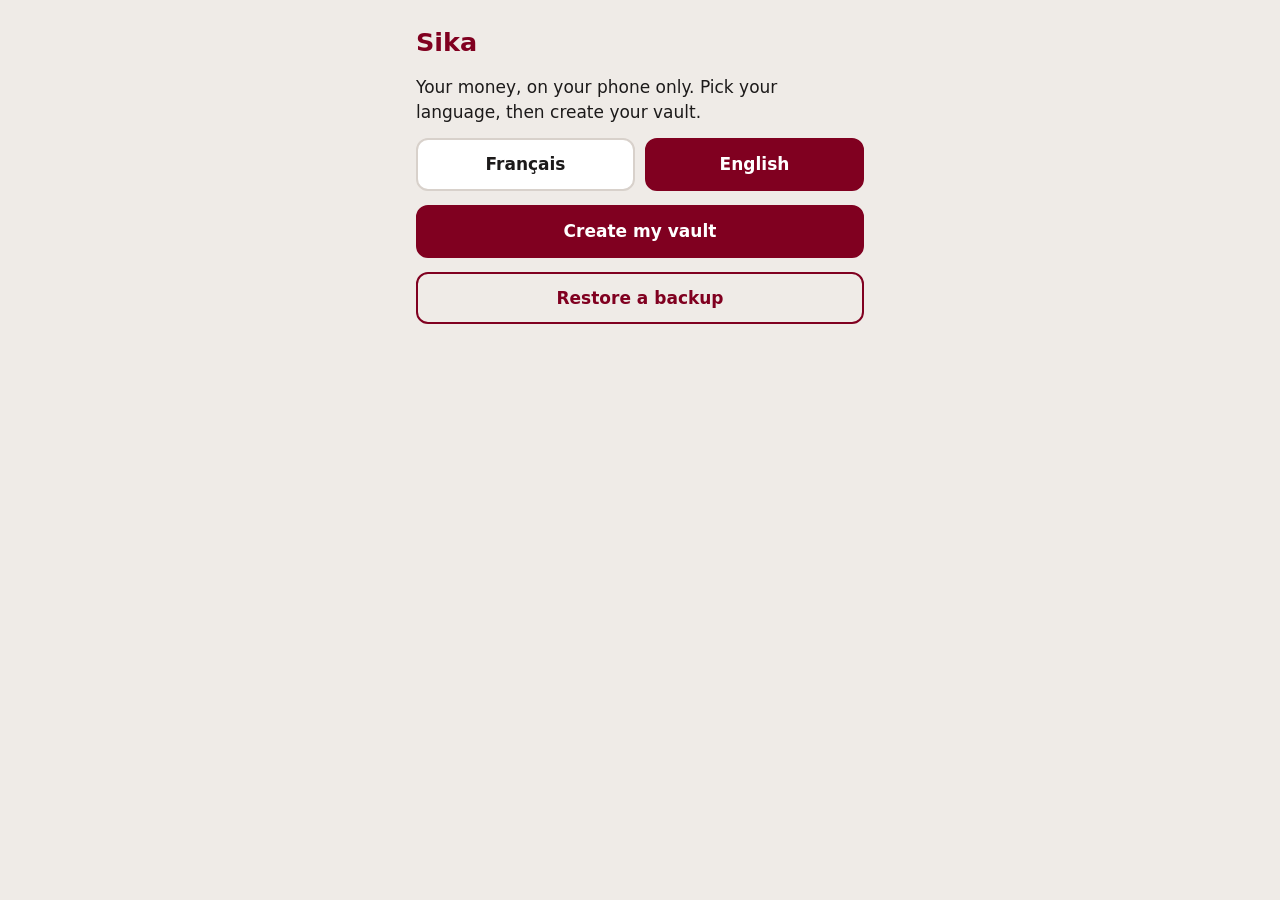
==== index.html @ 78d00e88 "v0.2 : nouveau nom Sika" ====
<!doctype html>
<html lang="fr">
<head>
  <meta charset="utf-8">
  <meta name="viewport" content="width=device-width, initial-scale=1, viewport-fit=cover">
  <!-- Règle de sécurité : l'app ne peut charger que son propre code.
       Aucun script, style, image ou connexion venant d'ailleurs. -->
  <meta http-equiv="Content-Security-Policy" content="default-src 'none'; script-src 'self'; style-src 'self'; img-src 'self'; manifest-src 'self'; connect-src 'self'; worker-src 'self'; base-uri 'none'; form-action 'none'; object-src 'none'; require-trusted-types-for 'script'">
  <meta name="referrer" content="no-referrer">
  <meta name="theme-color" content="#800020">
  <title>Sika</title>
  <link rel="manifest" href="manifest.webmanifest">
  <link rel="icon" href="icons/icon-192.png">
  <link rel="apple-touch-icon" href="icons/icon-192.png">
  <link rel="stylesheet" href="css/app.css">
  <script type="module" src="js/app.js"></script>
</head>
<body>
<main id="app">

  <!-- Chargement -->
  <section id="s-loading" class="screen">
    <p class="center muted" data-i18n="loading"></p>
    <p id="fatal" class="error center" role="alert"></p>
  </section>

  <!-- Bienvenue (aucun coffre sur ce téléphone) -->
  <section id="s-welcome" class="screen" hidden>
    <h1 data-i18n="appName"></h1>
    <p data-i18n="welcomeIntro"></p>
    <div class="row">
      <button type="button" class="chip" data-lang="fr">Français</button>
      <button type="button" class="chip" data-lang="en">English</button>
    </div>
    <button type="button" id="btn-go-create" class="primary" data-i18n="createVault"></button>
    <button type="button" id="btn-go-restore" class="secondary" data-i18n="restoreBackup"></button>
  </section>

  <!-- Création du coffre -->
  <section id="s-create" class="screen" hidden>
    <h1 data-i18n="createTitle"></h1>
    <p data-i18n="createRules"></p>
    <ul class="tips">
      <li data-i18n="createTip1"></li>
      <li data-i18n="createTip2"></li>
      <li data-i18n="createTip3"></li>
    </ul>
    <label><span data-i18n="passLabel"></span>
      <input id="create-pass" type="password" autocomplete="off" autocapitalize="none" autocorrect="off" spellcheck="false">
    </label>
    <label><span data-i18n="passConfirmLabel"></span>
      <input id="create-pass2" type="password" autocomplete="off" autocapitalize="none" autocorrect="off" spellcheck="false">
    </label>
    <label class="check"><input type="checkbox" class="show-pass" data-target="create-pass,create-pass2"> <span data-i18n="showPass"></span></label>
    <p id="create-err" class="error" role="alert"></p>
    <button type="button" id="btn-create" class="primary" data-i18n="createBtn"></button>
    <button type="button" class="link" data-back="s-welcome" data-i18n="back"></button>
  </section>

  <!-- Clé de secours : affichée une seule fois -->
  <section id="s-reckey" class="screen" hidden>
    <h1 data-i18n="recTitle"></h1>
    <p data-i18n="recIntro"></p>
    <ul class="tips">
      <li data-i18n="recTip1"></li>
      <li data-i18n="recTip2"></li>
      <li data-i18n="recTip3"></li>
    </ul>
    <div id="reckey-groups" class="reckey" aria-live="polite"></div>
    <label class="check"><input type="checkbox" id="reckey-ack"> <span data-i18n="recAck"></span></label>
    <label><span data-i18n="recVerifyLabel"></span>
      <input id="reckey-verify" type="password" autocomplete="off" autocapitalize="characters" autocorrect="off" spellcheck="false">
    </label>
    <label class="check"><input type="checkbox" class="show-pass" data-target="reckey-verify"> <span data-i18n="showPass"></span></label>
    <p id="reckey-err" class="error" role="alert"></p>
    <button type="button" id="btn-reckey-done" class="primary" data-i18n="recDone" disabled></button>
    <button type="button" id="btn-reckey-cancel" class="link" data-i18n="recCancel"></button>
  </section>

  <!-- Verrouillage -->
  <section id="s-lock" class="screen" hidden>
    <h1 data-i18n="appName"></h1>
    <p data-i18n="lockIntro"></p>
    <label><span data-i18n="passLabel"></span>
      <input id="lock-pass" type="password" autocomplete="off" autocapitalize="none" autocorrect="off" spellcheck="false">
    </label>
    <label class="check"><input type="checkbox" class="show-pass" data-target="lock-pass"> <span data-i18n="showPass"></span></label>
    <p id="lock-msg" class="error" role="alert"></p>
    <button type="button" id="btn-unlock" class="primary" data-i18n="unlockBtn"></button>
    <button type="button" id="btn-go-recover" class="link" data-i18n="forgotPass"></button>
    <button type="button" id="btn-lock-restore" class="link" data-i18n="restoreBackup"></button>
  </section>

  <!-- Phrase oubliée : clé de secours -->
  <section id="s-recover" class="screen" hidden>
    <h1 data-i18n="recoverTitle"></h1>
    <p data-i18n="recoverIntro"></p>
    <label><span data-i18n="recKeyLabel"></span>
      <input id="recover-key" type="password" autocomplete="off" autocapitalize="characters" autocorrect="off" spellcheck="false">
    </label>
    <label><span data-i18n="newPassLabel"></span>
      <input id="recover-pass" type="password" autocomplete="off" autocapitalize="none" autocorrect="off" spellcheck="false">
    </label>
    <label><span data-i18n="passConfirmLabel"></span>
      <input id="recover-pass2" type="password" autocomplete="off" autocapitalize="none" autocorrect="off" spellcheck="false">
    </label>
    <label class="check"><input type="checkbox" class="show-pass" data-target="recover-key,recover-pass,recover-pass2"> <span data-i18n="showPass"></span></label>
    <p id="recover-err" class="error" role="alert"></p>
    <button type="button" id="btn-recover" class="primary" data-i18n="recoverBtn"></button>
    <button type="button" class="link" data-back="s-lock" data-i18n="back"></button>
  </section>

  <!-- Accueil (coffre ouvert) -->
  <section id="s-home" class="screen" hidden>
    <header class="bar">
      <h1 data-i18n="appName"></h1>
      <button type="button" id="btn-lock" class="secondary small" data-i18n="lockBtn"></button>
    </header>
    <div id="home-msg" class="banner warn" role="status"></div>
    <div id="home-backup-warn" class="banner warn" role="status" hidden></div>
    <div class="card">
      <h2 data-i18n="homeVaultTitle"></h2>
      <p data-i18n="homeVaultText"></p>
      <p class="muted" id="home-version"></p>
    </div>
    <div class="card">
      <h2 data-i18n="testNoteTitle"></h2>
      <p class="muted" data-i18n="testNoteHelp"></p>
      <textarea id="test-note" rows="4" maxlength="2000" autocomplete="off"></textarea>
      <button type="button" id="btn-save-note" class="primary" data-i18n="save"></button>
      <p id="note-msg" class="ok" role="status"></p>
    </div>
    <button type="button" id="btn-go-settings" class="secondary" data-i18n="settings"></button>
  </section>

  <!-- Réglages -->
  <section id="s-settings" class="screen" hidden>
    <header class="bar">
      <h1 data-i18n="settings"></h1>
      <button type="button" class="secondary small" data-back="s-home" data-i18n="back"></button>
    </header>

    <div class="card">
      <h2 data-i18n="backupTitle"></h2>
      <p id="set-last-backup" class="muted"></p>
      <p class="muted" data-i18n="backupHelp"></p>
      <button type="button" id="btn-export-dl" class="primary" data-i18n="exportDownload"></button>
      <button type="button" id="btn-export-share" class="secondary" data-i18n="exportShare" hidden></button>
      <button type="button" id="btn-go-import" class="secondary" data-i18n="importBtn"></button>
      <p id="export-msg" class="ok" role="status"></p>
    </div>

    <div class="card">
      <h2 data-i18n="changePassTitle"></h2>
      <label><span data-i18n="currentPassLabel"></span>
        <input id="cp-old" type="password" autocomplete="off" autocapitalize="none" autocorrect="off" spellcheck="false">
      </label>
      <label><span data-i18n="newPassLabel"></span>
        <input id="cp-new" type="password" autocomplete="off" autocapitalize="none" autocorrect="off" spellcheck="false">
      </label>
      <label><span data-i18n="passConfirmLabel"></span>
        <input id="cp-new2" type="password" autocomplete="off" autocapitalize="none" autocorrect="off" spellcheck="false">
      </label>
      <label class="check"><input type="checkbox" class="show-pass" data-target="cp-old,cp-new,cp-new2"> <span data-i18n="showPass"></span></label>
      <p class="muted" data-i18n="changePassHelp"></p>
      <p id="cp-msg" class="error" role="alert"></p>
      <button type="button" id="btn-change-pass" class="secondary" data-i18n="changePassBtn"></button>
    </div>

    <div class="card">
      <h2 data-i18n="langTitle"></h2>
      <div class="row">
        <button type="button" class="chip" data-lang="fr">Français</button>
        <button type="button" class="chip" data-lang="en">English</button>
      </div>
      <h2 data-i18n="lockDelayTitle"></h2>
      <select id="lock-delay">
        <option value="1">1 min</option>
        <option value="3">3 min</option>
        <option value="5">5 min</option>
      </select>
    </div>

    <div class="card">
      <h2 data-i18n="calTitle"></h2>
      <p class="muted" data-i18n="calHelp"></p>
      <button type="button" id="btn-ics" class="secondary" data-i18n="calIcs"></button>
      <a id="link-gcal" class="button secondary" target="_blank" rel="noopener noreferrer" data-i18n="calLink"></a>
    </div>

    <div class="card">
      <h2 data-i18n="storageTitle"></h2>
      <p id="storage-status" class="muted"></p>
    </div>

    <div class="card danger-zone">
      <h2 data-i18n="wipeTitle"></h2>
      <p class="muted" data-i18n="wipeHelp"></p>
      <button type="button" id="btn-wipe" class="danger" data-i18n="wipeBtn"></button>
    </div>
  </section>

  <!-- Importer une sauvegarde -->
  <section id="s-import" class="screen" hidden>
    <h1 data-i18n="importTitle"></h1>
    <p data-i18n="importIntro"></p>
    <label><span data-i18n="importFileLabel"></span>
      <input id="import-file" type="file">
    </label>
    <fieldset class="row">
      <label class="check"><input type="radio" name="import-mode" value="pass" checked> <span data-i18n="importModePass"></span></label>
      <label class="check"><input type="radio" name="import-mode" value="rec"> <span data-i18n="importModeRec"></span></label>
    </fieldset>
    <label><span id="import-secret-label" data-i18n="passLabel"></span>
      <input id="import-secret" type="password" autocomplete="off" autocapitalize="none" autocorrect="off" spellcheck="false">
    </label>
    <label class="check"><input type="checkbox" class="show-pass" data-target="import-secret,import-pass,import-pass2"> <span data-i18n="showPass"></span></label>
    <div id="import-newpass" hidden>
      <p class="muted" data-i18n="importNewPassHelp"></p>
      <label><span data-i18n="newPassLabel"></span>
        <input id="import-pass" type="password" autocomplete="off" autocapitalize="none" autocorrect="off" spellcheck="false">
      </label>
      <label><span data-i18n="passConfirmLabel"></span>
        <input id="import-pass2" type="password" autocomplete="off" autocapitalize="none" autocorrect="off" spellcheck="false">
      </label>
    </div>
    <p id="import-msg" class="error" role="alert"></p>
    <button type="button" id="btn-import" class="primary" data-i18n="importCheckBtn"></button>
    <button type="button" id="btn-import-back" class="link" data-i18n="back"></button>
  </section>

  <!-- Fenêtre de confirmation -->
  <div id="modal" class="modal" hidden>
    <div class="modal-box" role="dialog" aria-modal="true" aria-labelledby="modal-text">
      <p id="modal-text"></p>
      <input id="modal-input" type="text" autocomplete="off" autocapitalize="characters" hidden>
      <div class="row">
        <button type="button" id="modal-cancel" class="secondary" data-i18n="cancel"></button>
        <button type="button" id="modal-ok" class="danger" data-i18n="confirm"></button>
      </div>
    </div>
  </div>

  <div id="busy" class="busy" hidden><p data-i18n="working"></p></div>
</main>
</body>
</html>
---- css/app.css ----
/* app.css — identité visuelle du brief : bordeaux, cartes blanc cassé,
   rouge seulement pour les alertes, vert seulement pour le positif. */

:root {
  --bordeaux: #800020;
  --bordeaux-dark: #5c0017;
  --bg: #efebe7;
  --card: #faf8f5;
  --text: #1c1a1a;
  --muted: #5f5957;
  --line: #d8d1cb;
  --danger: #b3261e;
  --danger-bg: #fbe9e7;
  --ok: #1e7f4f;
  --warn-bg: #fff4d6;
  --warn-text: #6b4e00;
  --radius: 14px;
}

* { box-sizing: border-box; }

html, body {
  margin: 0;
  background: var(--bg);
  color: var(--text);
  font-family: system-ui, -apple-system, "Segoe UI", Roboto, sans-serif;
  font-size: 17px;
  line-height: 1.45;
  -webkit-text-size-adjust: 100%;
}

main {
  max-width: 480px;
  margin: 0 auto;
  padding: 16px 16px calc(24px + env(safe-area-inset-bottom));
}

.screen { display: flex; flex-direction: column; gap: 14px; }
.screen[hidden] { display: none; }

h1 { font-size: 1.5rem; margin: 8px 0 0; color: var(--bordeaux); }
h2 { font-size: 1.05rem; margin: 0 0 6px; }
p { margin: 0; }

.bar { display: flex; align-items: center; justify-content: space-between; gap: 12px; }
.bar h1 { margin: 0; }

.card {
  background: var(--card);
  border: 1px solid var(--line);
  border-radius: var(--radius);
  padding: 16px;
  display: flex;
  flex-direction: column;
  gap: 10px;
}

.tips { margin: 0; padding-left: 20px; display: flex; flex-direction: column; gap: 6px; }

label { display: flex; flex-direction: column; gap: 6px; font-weight: 600; font-size: 0.95rem; }
label.check { flex-direction: row; align-items: center; gap: 10px; font-weight: 400; }
label.check input { width: 22px; height: 22px; accent-color: var(--bordeaux); }

fieldset { border: 0; margin: 0; padding: 0; }

input[type="text"], input[type="password"], textarea, select, input[type="file"] {
  width: 100%;
  font: inherit;
  padding: 12px;
  border: 1px solid var(--line);
  border-radius: 10px;
  background: #fff;
  color: var(--text);
  min-height: 48px;
}
input:focus, textarea:focus, select:focus, button:focus-visible, a:focus-visible {
  outline: 3px solid rgba(128, 0, 32, 0.35);
  outline-offset: 1px;
}

button, a.button {
  font: inherit;
  font-weight: 600;
  min-height: 48px;
  padding: 12px 16px;
  border-radius: 12px;
  border: 2px solid var(--bordeaux);
  cursor: pointer;
  text-align: center;
  text-decoration: none;
  display: block;
  width: 100%;
}
button.primary { background: var(--bordeaux); color: #fff; }
button.primary:active { background: var(--bordeaux-dark); }
button.secondary, a.button.secondary { background: transparent; color: var(--bordeaux); }
button.danger { background: var(--danger); border-color: var(--danger); color: #fff; }
button.link { background: none; border: 0; color: var(--bordeaux); text-decoration: underline; font-weight: 400; }
button.small { width: auto; min-height: 40px; padding: 8px 14px; }
button:disabled { opacity: 0.45; cursor: not-allowed; }

.row { display: flex; gap: 10px; flex-wrap: wrap; }
.row > * { flex: 1 1 0; }
.chip { border-color: var(--line); background: #fff; color: var(--text); }
.chip.active { border-color: var(--bordeaux); background: var(--bordeaux); color: #fff; }

.muted { color: var(--muted); font-size: 0.93rem; }
.center { text-align: center; margin-top: 40vh; }
.error { color: var(--danger); font-weight: 600; min-height: 1em; }
.error:empty, .ok:empty { display: none; }
.ok { color: var(--ok); font-weight: 600; }

.banner { border-radius: 10px; padding: 12px 14px; font-weight: 600; }
.banner:empty { display: none; }
.banner.warn { background: var(--warn-bg); color: var(--warn-text); }

.reckey {
  display: grid;
  grid-template-columns: repeat(4, 1fr);
  gap: 8px;
  background: #fff;
  border: 2px dashed var(--bordeaux);
  border-radius: var(--radius);
  padding: 14px;
  font-family: ui-monospace, "DejaVu Sans Mono", Menlo, monospace;
  font-size: 1.25rem;
  font-weight: 700;
  letter-spacing: 0.08em;
  text-align: center;
  user-select: none; /* pas de copier-coller : on l'écrit à la main */
  -webkit-user-select: none;
}

.danger-zone { border-color: #e7b4ae; background: var(--danger-bg); }

.modal, .busy {
  position: fixed;
  inset: 0;
  background: rgba(20, 10, 12, 0.55);
  display: flex;
  align-items: center;
  justify-content: center;
  padding: 16px;
  z-index: 10;
}
.modal[hidden], .busy[hidden] { display: none; }
.modal-box {
  background: var(--card);
  border-radius: var(--radius);
  padding: 18px;
  width: 100%;
  max-width: 420px;
  display: flex;
  flex-direction: column;
  gap: 14px;
}
.busy p { background: var(--card); padding: 14px 20px; border-radius: 12px; font-weight: 600; }
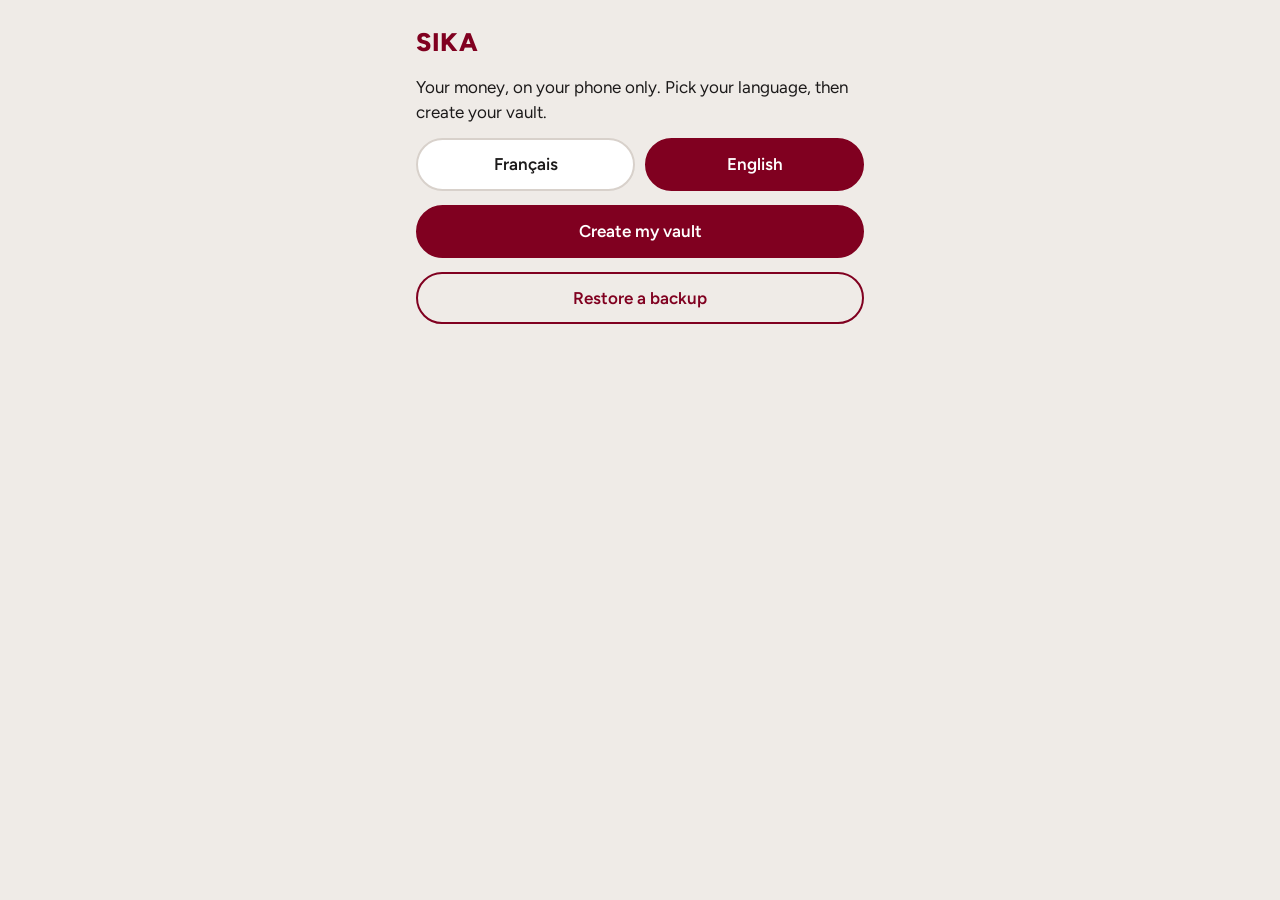
==== commit cfc3a2a9: "v0.3 : comptes, pools, opérations + Figtree" ====
--- a/index.html
+++ b/index.html
@@ -5,13 +5,14 @@
   <meta name="viewport" content="width=device-width, initial-scale=1, viewport-fit=cover">
   <!-- Règle de sécurité : l'app ne peut charger que son propre code.
        Aucun script, style, image ou connexion venant d'ailleurs. -->
-  <meta http-equiv="Content-Security-Policy" content="default-src 'none'; script-src 'self'; style-src 'self'; img-src 'self'; manifest-src 'self'; connect-src 'self'; worker-src 'self'; base-uri 'none'; form-action 'none'; object-src 'none'; require-trusted-types-for 'script'">
+  <meta http-equiv="Content-Security-Policy" content="default-src 'none'; script-src 'self'; style-src 'self'; img-src 'self'; font-src 'self'; manifest-src 'self'; connect-src 'self'; worker-src 'self'; base-uri 'none'; form-action 'none'; object-src 'none'; require-trusted-types-for 'script'">
   <meta name="referrer" content="no-referrer">
   <meta name="theme-color" content="#800020">
-  <title>Sika</title>
+  <title>SIKA</title>
   <link rel="manifest" href="manifest.webmanifest">
   <link rel="icon" href="icons/icon-192.png">
   <link rel="apple-touch-icon" href="icons/icon-192.png">
+  <link rel="preload" href="fonts/figtree.woff2" as="font" type="font/woff2" crossorigin>
   <link rel="stylesheet" href="css/app.css">
   <script type="module" src="js/app.js"></script>
 </head>
@@ -111,34 +112,133 @@
   </section>
 
   <!-- Accueil (coffre ouvert) -->
-  <section id="s-home" class="screen" hidden>
+  <section id="s-home" class="screen tabbed" hidden>
     <header class="bar">
       <h1 data-i18n="appName"></h1>
       <button type="button" id="btn-lock" class="secondary small" data-i18n="lockBtn"></button>
     </header>
     <div id="home-msg" class="banner warn" role="status"></div>
     <div id="home-backup-warn" class="banner warn" role="status" hidden></div>
-    <div class="card">
-      <h2 data-i18n="homeVaultTitle"></h2>
-      <p data-i18n="homeVaultText"></p>
-      <p class="muted" id="home-version"></p>
-    </div>
-    <div class="card">
-      <h2 data-i18n="testNoteTitle"></h2>
-      <p class="muted" data-i18n="testNoteHelp"></p>
-      <textarea id="test-note" rows="4" maxlength="2000" autocomplete="off"></textarea>
-      <button type="button" id="btn-save-note" class="primary" data-i18n="save"></button>
-      <p id="note-msg" class="ok" role="status"></p>
-    </div>
-    <button type="button" id="btn-go-settings" class="secondary" data-i18n="settings"></button>
+    <div class="card total">
+      <p class="muted" data-i18n="liquidTitle"></p>
+      <p id="home-total" class="big"></p>
+      <p id="home-pools-note" class="muted"></p>
+    </div>
+    <div id="home-empty" class="card" hidden>
+      <h2 data-i18n="emptyTitle"></h2>
+      <p class="muted" data-i18n="emptyText"></p>
+      <button type="button" id="btn-home-add-account" class="primary" data-i18n="addAccount"></button>
+    </div>
+    <div id="home-actions" class="row actions">
+      <button type="button" id="btn-new-income" class="primary" data-i18n="newIncome"></button>
+      <button type="button" id="btn-new-expense" class="secondary" data-i18n="newExpense"></button>
+    </div>
+    <button type="button" id="btn-new-transfer" class="secondary" data-i18n="newTransfer"></button>
+    <div class="card">
+      <h2 data-i18n="lastExpenses"></h2>
+      <div id="home-expenses" class="list"></div>
+    </div>
+    <div class="card">
+      <h2 data-i18n="lastIncomes"></h2>
+      <div id="home-incomes" class="list"></div>
+    </div>
+    <p class="muted center-text" id="home-version"></p>
+  </section>
+
+  <!-- Comptes et pools -->
+  <section id="s-accounts" class="screen tabbed" hidden>
+    <h1 data-i18n="accountsTitle"></h1>
+    <div class="card total">
+      <p class="muted" data-i18n="liquidTitle"></p>
+      <p id="acc-total" class="big"></p>
+      <button type="button" id="btn-add-account" class="secondary" data-i18n="addAccount"></button>
+    </div>
+    <h2 data-i18n="poolsTitle"></h2>
+    <p class="muted" data-i18n="poolsHelp"></p>
+    <div id="pool-grid" class="pool-grid"></div>
+    <h2 data-i18n="accountsListTitle"></h2>
+    <div id="acc-groups"></div>
+    <button type="button" id="btn-acc-transfer" class="secondary" data-i18n="newTransfer"></button>
+  </section>
+
+  <!-- Historique -->
+  <section id="s-history" class="screen tabbed" hidden>
+    <h1 data-i18n="historyTitle"></h1>
+    <div class="row chips" id="hist-filters">
+      <button type="button" class="chip" data-filter="all" data-i18n="filterAll"></button>
+      <button type="button" class="chip" data-filter="expense" data-i18n="filterExpense"></button>
+      <button type="button" class="chip" data-filter="income" data-i18n="filterIncome"></button>
+      <button type="button" class="chip" data-filter="transfer" data-i18n="filterTransfer"></button>
+    </div>
+    <div id="hist-list" class="list card"></div>
+    <button type="button" id="btn-hist-more" class="secondary" data-i18n="showMore" hidden></button>
+  </section>
+
+  <!-- Nouvelle opération / modifier -->
+  <section id="s-tx" class="screen" hidden>
+    <h1 id="tx-title"></h1>
+    <label><span data-i18n="amountLabel"></span>
+      <input id="tx-amount" type="text" inputmode="numeric" autocomplete="off" placeholder="0">
+    </label>
+    <label id="tx-desc-wrap"><span id="tx-desc-label"></span>
+      <input id="tx-desc" type="text" maxlength="140" autocomplete="off">
+    </label>
+    <div id="tx-mood-wrap">
+      <p class="field-label" id="tx-mood-title" data-i18n="moodLabel"></p>
+      <div id="tx-moods" class="row chips wrap" role="group" aria-labelledby="tx-mood-title"></div>
+    </div>
+    <div id="tx-source-wrap">
+      <p class="field-label" id="tx-source-title" data-i18n="sourceLabel"></p>
+      <div id="tx-sources" class="row chips" role="group" aria-labelledby="tx-source-title"></div>
+    </div>
+    <label id="tx-from-wrap"><span id="tx-from-label"></span>
+      <select id="tx-from"></select>
+    </label>
+    <label id="tx-to-wrap"><span id="tx-to-label"></span>
+      <select id="tx-to"></select>
+    </label>
+    <label id="tx-pool-wrap"><span data-i18n="poolLabel"></span>
+      <select id="tx-pool"></select>
+    </label>
+    <label><span data-i18n="dateLabel"></span>
+      <input id="tx-date" type="date">
+    </label>
+    <div id="tx-split" class="card split" hidden></div>
+    <div id="tx-nogo" class="banner danger" role="alert" hidden></div>
+    <label id="tx-reason-wrap" hidden><span data-i18n="reasonLabel"></span>
+      <textarea id="tx-reason" rows="2" maxlength="280" autocomplete="off"></textarea>
+    </label>
+    <div id="tx-acc-warn" class="banner warn" role="status" hidden></div>
+    <p id="tx-err" class="error" role="alert"></p>
+    <button type="button" id="btn-tx-save" class="primary" data-i18n="save"></button>
+    <button type="button" id="btn-tx-delete" class="danger" data-i18n="deleteTx" hidden></button>
+    <button type="button" id="btn-tx-cancel" class="link" data-i18n="cancel"></button>
+  </section>
+
+  <!-- Compte : créer / modifier -->
+  <section id="s-account" class="screen" hidden>
+    <h1 id="acc-form-title"></h1>
+    <label><span data-i18n="accNameLabel"></span>
+      <input id="acc-name" type="text" maxlength="40" autocomplete="off" placeholder="Wave, Orange Money, Espèces…">
+    </label>
+    <p class="field-label" id="acc-cat-title" data-i18n="accCategoryLabel"></p>
+    <div id="acc-cats" class="row chips wrap" role="group" aria-labelledby="acc-cat-title"></div>
+    <p id="acc-current" class="banner info" hidden></p>
+    <label><span data-i18n="accStartLabel"></span>
+      <input id="acc-start" type="text" inputmode="numeric" autocomplete="off" placeholder="0">
+    </label>
+    <p class="muted" data-i18n="accStartHelp"></p>
+    <label class="check"><input type="checkbox" id="acc-split"> <span data-i18n="accSplitLabel"></span></label>
+    <p class="muted" data-i18n="accSplitHelp"></p>
+    <label class="check" id="acc-archived-wrap"><input type="checkbox" id="acc-archived"> <span data-i18n="accArchivedLabel"></span></label>
+    <p id="acc-err" class="error" role="alert"></p>
+    <button type="button" id="btn-acc-save" class="primary" data-i18n="save"></button>
+    <button type="button" id="btn-acc-cancel" class="link" data-i18n="cancel"></button>
   </section>
 
   <!-- Réglages -->
-  <section id="s-settings" class="screen" hidden>
-    <header class="bar">
-      <h1 data-i18n="settings"></h1>
-      <button type="button" class="secondary small" data-back="s-home" data-i18n="back"></button>
-    </header>
+  <section id="s-settings" class="screen tabbed" hidden>
+    <h1 data-i18n="settings"></h1>
 
     <div class="card">
       <h2 data-i18n="backupTitle"></h2>
@@ -173,8 +273,8 @@
         <button type="button" class="chip" data-lang="fr">Français</button>
         <button type="button" class="chip" data-lang="en">English</button>
       </div>
-      <h2 data-i18n="lockDelayTitle"></h2>
-      <select id="lock-delay">
+      <h2 id="lock-delay-title" data-i18n="lockDelayTitle"></h2>
+      <select id="lock-delay" aria-labelledby="lock-delay-title">
         <option value="1">1 min</option>
         <option value="3">3 min</option>
         <option value="5">5 min</option>
@@ -242,6 +342,14 @@
   </div>
 
   <div id="busy" class="busy" hidden><p data-i18n="working"></p></div>
+
+  <!-- Barre d'onglets (coffre ouvert seulement) -->
+  <nav id="tabbar" class="tabbar" hidden>
+    <button type="button" data-tab="s-home"><span aria-hidden="true">⌂</span><span data-i18n="tabHome"></span></button>
+    <button type="button" data-tab="s-accounts"><span aria-hidden="true">◫</span><span data-i18n="tabAccounts"></span></button>
+    <button type="button" data-tab="s-history"><span aria-hidden="true">≡</span><span data-i18n="tabHistory"></span></button>
+    <button type="button" data-tab="s-settings"><span aria-hidden="true">⚙</span><span data-i18n="tabSettings"></span></button>
+  </nav>
 </main>
 </body>
 </html>
--- a/css/app.css
+++ b/css/app.css
@@ -17,13 +17,25 @@
   --radius: 14px;
 }
 
+/* Police Figtree, livrée avec l'app (aucun appel à Google). Licence : fonts/OFL.txt */
+@font-face {
+  font-family: 'Figtree';
+  src: url('../fonts/figtree.woff2') format('woff2');
+  font-weight: 300 900;
+  font-style: normal;
+  font-display: swap;
+}
+
 * { box-sizing: border-box; }
+
+/* Un élément caché reste caché, quel que soit son style. */
+[hidden] { display: none !important; }
 
 html, body {
   margin: 0;
   background: var(--bg);
   color: var(--text);
-  font-family: system-ui, -apple-system, "Segoe UI", Roboto, sans-serif;
+  font-family: 'Figtree', system-ui, -apple-system, "Segoe UI", Roboto, sans-serif;
   font-size: 17px;
   line-height: 1.45;
   -webkit-text-size-adjust: 100%;
@@ -38,7 +50,7 @@
 .screen { display: flex; flex-direction: column; gap: 14px; }
 .screen[hidden] { display: none; }
 
-h1 { font-size: 1.5rem; margin: 8px 0 0; color: var(--bordeaux); }
+h1 { font-size: 1.5rem; margin: 8px 0 0; color: var(--bordeaux); font-weight: 800; letter-spacing: 0.02em; }
 h2 { font-size: 1.05rem; margin: 0 0 6px; }
 p { margin: 0; }
 
@@ -83,7 +95,7 @@
   font-weight: 600;
   min-height: 48px;
   padding: 12px 16px;
-  border-radius: 12px;
+  border-radius: 999px; /* boutons entièrement arrondis */
   border: 2px solid var(--bordeaux);
   cursor: pointer;
   text-align: center;
@@ -95,8 +107,8 @@
 button.primary:active { background: var(--bordeaux-dark); }
 button.secondary, a.button.secondary { background: transparent; color: var(--bordeaux); }
 button.danger { background: var(--danger); border-color: var(--danger); color: #fff; }
-button.link { background: none; border: 0; color: var(--bordeaux); text-decoration: underline; font-weight: 400; }
-button.small { width: auto; min-height: 40px; padding: 8px 14px; }
+button.link { background: none; border: 0; color: var(--bordeaux); text-decoration: underline; font-weight: 400; min-height: 44px; }
+button.small { width: auto; min-height: 44px; padding: 8px 16px; }
 button:disabled { opacity: 0.45; cursor: not-allowed; }
 
 .row { display: flex; gap: 10px; flex-wrap: wrap; }
@@ -155,3 +167,93 @@
   gap: 14px;
 }
 .busy p { background: var(--card); padding: 14px 20px; border-radius: 12px; font-weight: 600; }
+
+/* ---------- Étape 2 ---------- */
+
+body.has-tabs main { padding-bottom: calc(96px + env(safe-area-inset-bottom)); }
+
+.tabbar {
+  position: fixed;
+  left: 0; right: 0; bottom: 0;
+  display: flex;
+  justify-content: center;
+  gap: 4px;
+  padding: 8px 8px calc(8px + env(safe-area-inset-bottom));
+  background: var(--card);
+  border-top: 1px solid var(--line);
+  z-index: 5;
+}
+.tabbar[hidden] { display: none; }
+.tabbar button {
+  flex: 1 1 0;
+  max-width: 120px;
+  min-height: 56px;
+  padding: 6px 4px;
+  border: 0;
+  border-radius: 999px;
+  background: transparent;
+  color: var(--muted);
+  font-size: 0.8rem;
+  display: flex;
+  flex-direction: column;
+  align-items: center;
+  gap: 2px;
+}
+.tabbar button span:first-child { font-size: 1.25rem; line-height: 1; }
+.tabbar button.active { color: var(--bordeaux); background: rgba(128, 0, 32, 0.08); }
+
+.card.total { gap: 4px; }
+.big { font-size: 2rem; font-weight: 800; color: var(--text); font-variant-numeric: tabular-nums; }
+.center-text { text-align: center; }
+.actions > * { flex: 1 1 0; }
+.chips.wrap { flex-wrap: wrap; }
+.chips .chip { flex: 0 0 auto; width: auto; padding: 10px 16px; }
+.field-label { font-weight: 600; font-size: 0.95rem; margin-bottom: 6px; }
+
+.list { display: flex; flex-direction: column; gap: 2px; }
+.tx-row, .acc-row {
+  display: flex;
+  align-items: center;
+  gap: 12px;
+  width: 100%;
+  min-height: 56px;
+  padding: 10px 12px;
+  border: 0;
+  border-radius: 14px;
+  background: transparent;
+  color: var(--text);
+  text-align: left;
+  font-weight: 400;
+}
+.tx-row:active, .acc-row:active { background: rgba(128, 0, 32, 0.06); }
+.acc-row { justify-content: space-between; }
+.tx-icon { font-size: 1.3rem; width: 28px; text-align: center; flex: 0 0 auto; }
+.tx-mid { display: flex; flex-direction: column; flex: 1 1 auto; min-width: 0; }
+.tx-title { font-weight: 600; overflow: hidden; text-overflow: ellipsis; white-space: nowrap; }
+.tx-meta { color: var(--muted); font-size: 0.85rem; overflow: hidden; text-overflow: ellipsis; white-space: nowrap; }
+.nogo-note { color: var(--danger); }
+.amt { font-weight: 700; font-variant-numeric: tabular-nums; white-space: nowrap; flex: 0 0 auto; }
+.amt.in { color: var(--ok); }
+.negtxt { color: var(--danger); }
+
+.pool-grid { display: grid; grid-template-columns: 1fr 1fr; gap: 10px; }
+.pool-card {
+  background: var(--card);
+  border: 1px solid var(--line);
+  border-radius: var(--radius);
+  padding: 12px;
+  display: flex;
+  flex-direction: column;
+  gap: 4px;
+}
+.pool-card.neg { border-color: #e7b4ae; background: var(--danger-bg); }
+.pool-card.neg .pool-amt { color: var(--danger); }
+.pool-name { color: var(--muted); font-size: 0.85rem; }
+.pool-amt { font-weight: 800; font-size: 1.1rem; font-variant-numeric: tabular-nums; }
+.card.archived { opacity: 0.7; }
+
+.split-grid { display: grid; grid-template-columns: 1fr auto; gap: 4px 12px; }
+.banner.danger { background: var(--danger-bg); color: var(--danger); }
+.banner.info { background: #fff; border: 1px solid var(--line); color: var(--text); }
+.banner[hidden] { display: none; }
+select { appearance: auto; }
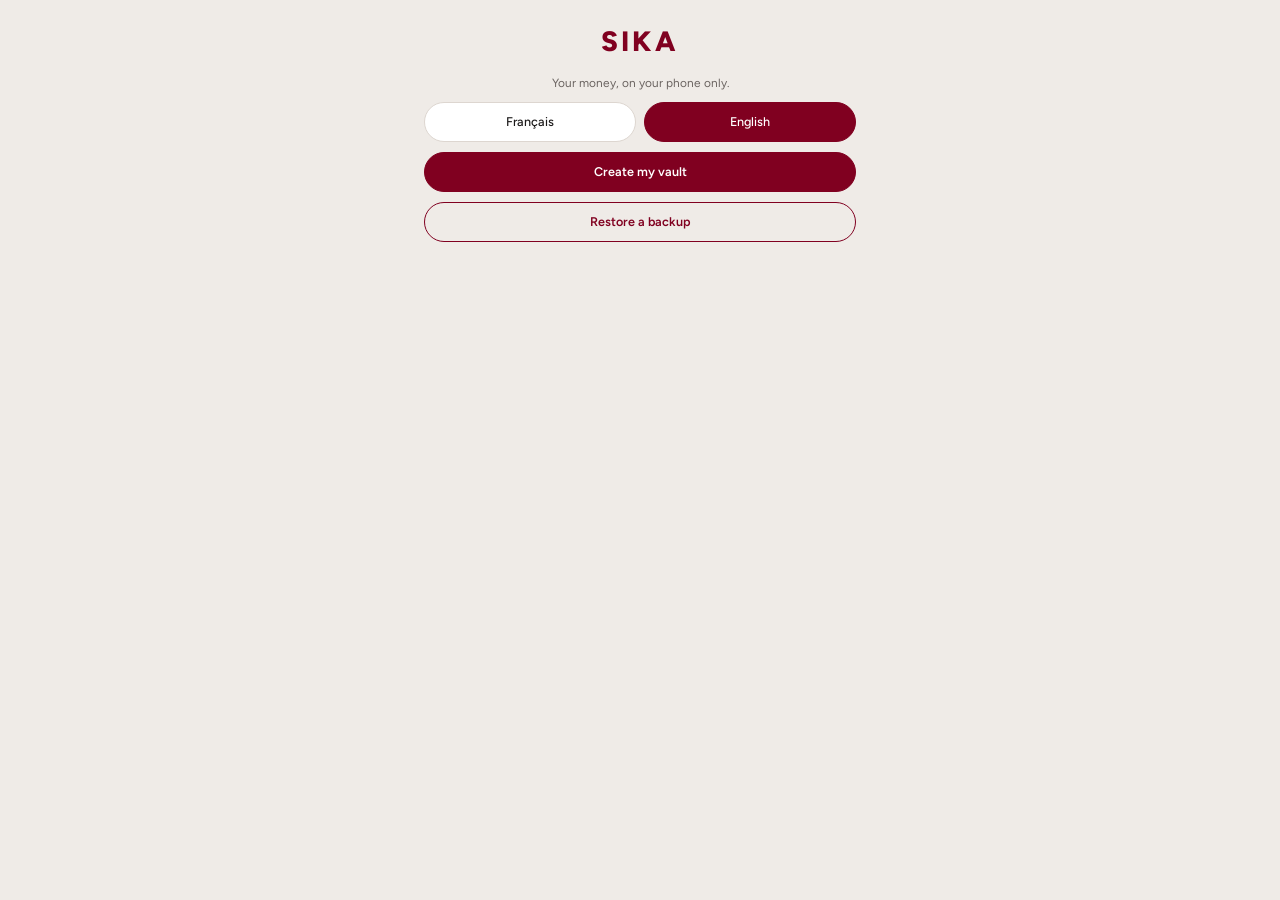
==== commit f19462eb: "v0.4 : code PIN, images de compte, bouton retour, look compact" ====
--- a/index.html
+++ b/index.html
@@ -5,7 +5,7 @@
   <meta name="viewport" content="width=device-width, initial-scale=1, viewport-fit=cover">
   <!-- Règle de sécurité : l'app ne peut charger que son propre code.
        Aucun script, style, image ou connexion venant d'ailleurs. -->
-  <meta http-equiv="Content-Security-Policy" content="default-src 'none'; script-src 'self'; style-src 'self'; img-src 'self'; font-src 'self'; manifest-src 'self'; connect-src 'self'; worker-src 'self'; base-uri 'none'; form-action 'none'; object-src 'none'; require-trusted-types-for 'script'">
+  <meta http-equiv="Content-Security-Policy" content="default-src 'none'; script-src 'self'; style-src 'self'; img-src 'self' data:; font-src 'self'; manifest-src 'self'; connect-src 'self'; worker-src 'self'; base-uri 'none'; form-action 'none'; object-src 'none'; require-trusted-types-for 'script'">
   <meta name="referrer" content="no-referrer">
   <meta name="theme-color" content="#800020">
   <title>SIKA</title>
@@ -27,8 +27,8 @@
 
   <!-- Bienvenue (aucun coffre sur ce téléphone) -->
   <section id="s-welcome" class="screen" hidden>
-    <h1 data-i18n="appName"></h1>
-    <p data-i18n="welcomeIntro"></p>
+    <div class="brand" data-i18n="appName"></div>
+    <p class="center-text muted" data-i18n="welcomeIntro"></p>
     <div class="row">
       <button type="button" class="chip" data-lang="fr">Français</button>
       <button type="button" class="chip" data-lang="en">English</button>
@@ -44,7 +44,6 @@
     <ul class="tips">
       <li data-i18n="createTip1"></li>
       <li data-i18n="createTip2"></li>
-      <li data-i18n="createTip3"></li>
     </ul>
     <label><span data-i18n="passLabel"></span>
       <input id="create-pass" type="password" autocomplete="off" autocapitalize="none" autocorrect="off" spellcheck="false">
@@ -65,7 +64,6 @@
     <ul class="tips">
       <li data-i18n="recTip1"></li>
       <li data-i18n="recTip2"></li>
-      <li data-i18n="recTip3"></li>
     </ul>
     <div id="reckey-groups" class="reckey" aria-live="polite"></div>
     <label class="check"><input type="checkbox" id="reckey-ack"> <span data-i18n="recAck"></span></label>
@@ -80,16 +78,28 @@
 
   <!-- Verrouillage -->
   <section id="s-lock" class="screen" hidden>
-    <h1 data-i18n="appName"></h1>
-    <p data-i18n="lockIntro"></p>
-    <label><span data-i18n="passLabel"></span>
-      <input id="lock-pass" type="password" autocomplete="off" autocapitalize="none" autocorrect="off" spellcheck="false">
-    </label>
-    <label class="check"><input type="checkbox" class="show-pass" data-target="lock-pass"> <span data-i18n="showPass"></span></label>
-    <p id="lock-msg" class="error" role="alert"></p>
-    <button type="button" id="btn-unlock" class="primary" data-i18n="unlockBtn"></button>
-    <button type="button" id="btn-go-recover" class="link" data-i18n="forgotPass"></button>
-    <button type="button" id="btn-lock-restore" class="link" data-i18n="restoreBackup"></button>
+    <div class="brand" data-i18n="appName"></div>
+    <div id="lock-pin-wrap" class="stack" hidden>
+      <label><span data-i18n="pinLabel"></span>
+        <input id="lock-pin" class="pin-input" type="password" inputmode="numeric" pattern="[0-9]*" maxlength="12" autocomplete="off">
+      </label>
+      <button type="button" id="btn-unlock-pin" class="primary" data-i18n="unlockBtn"></button>
+      <button type="button" id="btn-use-pass" class="link" data-i18n="usePass"></button>
+    </div>
+    <div id="lock-pass-wrap" class="stack">
+      <p id="lock-info" class="muted center-text"></p>
+      <label><span data-i18n="passLabel"></span>
+        <input id="lock-pass" type="password" autocomplete="off" autocapitalize="none" autocorrect="off" spellcheck="false">
+      </label>
+      <label class="check"><input type="checkbox" class="show-pass" data-target="lock-pass"> <span data-i18n="showPass"></span></label>
+      <button type="button" id="btn-unlock" class="primary" data-i18n="unlockBtn"></button>
+      <button type="button" id="btn-use-pin" class="link" data-i18n="usePin" hidden></button>
+    </div>
+    <p id="lock-msg" class="error center-text" role="alert"></p>
+    <div class="row links">
+      <button type="button" id="btn-go-recover" class="link" data-i18n="forgotPass"></button>
+      <button type="button" id="btn-lock-restore" class="link" data-i18n="restoreBackup"></button>
+    </div>
   </section>
 
   <!-- Phrase oubliée : clé de secours -->
@@ -113,9 +123,11 @@
 
   <!-- Accueil (coffre ouvert) -->
   <section id="s-home" class="screen tabbed" hidden>
-    <header class="bar">
-      <h1 data-i18n="appName"></h1>
-      <button type="button" id="btn-lock" class="secondary small" data-i18n="lockBtn"></button>
+    <header class="brandbar">
+      <div class="brand" data-i18n="appName"></div>
+      <button type="button" id="btn-lock" class="icon-btn" data-i18n-aria="lockBtn">
+        <svg viewBox="0 0 24 24" aria-hidden="true"><rect x="5" y="11" width="14" height="9" rx="2"/><path d="M8 11V8a4 4 0 0 1 8 0v3"/></svg>
+      </button>
     </header>
     <div id="home-msg" class="banner warn" role="status"></div>
     <div id="home-backup-warn" class="banner warn" role="status" hidden></div>
@@ -154,7 +166,6 @@
       <button type="button" id="btn-add-account" class="secondary" data-i18n="addAccount"></button>
     </div>
     <h2 data-i18n="poolsTitle"></h2>
-    <p class="muted" data-i18n="poolsHelp"></p>
     <div id="pool-grid" class="pool-grid"></div>
     <h2 data-i18n="accountsListTitle"></h2>
     <div id="acc-groups"></div>
@@ -221,6 +232,12 @@
     <label><span data-i18n="accNameLabel"></span>
       <input id="acc-name" type="text" maxlength="40" autocomplete="off" placeholder="Wave, Orange Money, Espèces…">
     </label>
+    <div class="acc-image-row">
+      <span id="acc-avatar" class="avatar lg"></span>
+      <button type="button" id="btn-acc-image" class="secondary small" data-i18n="accImagePick"></button>
+      <button type="button" id="btn-acc-image-remove" class="link" data-i18n="accImageRemove" hidden></button>
+      <input id="acc-image-file" type="file" accept="image/*" hidden>
+    </div>
     <p class="field-label" id="acc-cat-title" data-i18n="accCategoryLabel"></p>
     <div id="acc-cats" class="row chips wrap" role="group" aria-labelledby="acc-cat-title"></div>
     <p id="acc-current" class="banner info" hidden></p>
@@ -229,7 +246,7 @@
     </label>
     <p class="muted" data-i18n="accStartHelp"></p>
     <label class="check"><input type="checkbox" id="acc-split"> <span data-i18n="accSplitLabel"></span></label>
-    <p class="muted" data-i18n="accSplitHelp"></p>
+
     <label class="check" id="acc-archived-wrap"><input type="checkbox" id="acc-archived"> <span data-i18n="accArchivedLabel"></span></label>
     <p id="acc-err" class="error" role="alert"></p>
     <button type="button" id="btn-acc-save" class="primary" data-i18n="save"></button>
@@ -248,6 +265,23 @@
       <button type="button" id="btn-export-share" class="secondary" data-i18n="exportShare" hidden></button>
       <button type="button" id="btn-go-import" class="secondary" data-i18n="importBtn"></button>
       <p id="export-msg" class="ok" role="status"></p>
+    </div>
+
+    <div class="card">
+      <h2 data-i18n="pinTitle"></h2>
+      <p id="pin-status" class="muted"></p>
+      <label><span data-i18n="currentPassLabel"></span>
+        <input id="pin-pass" type="password" autocomplete="off" autocapitalize="none" autocorrect="off" spellcheck="false">
+      </label>
+      <label><span data-i18n="pinNew"></span>
+        <input id="pin-new" class="pin-input" type="password" inputmode="numeric" pattern="[0-9]*" maxlength="12" autocomplete="off">
+      </label>
+      <label><span data-i18n="pinConfirm"></span>
+        <input id="pin-new2" class="pin-input" type="password" inputmode="numeric" pattern="[0-9]*" maxlength="12" autocomplete="off">
+      </label>
+      <p id="pin-msg" class="error" role="alert"></p>
+      <button type="button" id="btn-pin-save" class="secondary" data-i18n="pinSave"></button>
+      <button type="button" id="btn-pin-remove" class="link" data-i18n="pinRemove" hidden></button>
     </div>
 
     <div class="card">
@@ -345,10 +379,22 @@
 
   <!-- Barre d'onglets (coffre ouvert seulement) -->
   <nav id="tabbar" class="tabbar" hidden>
-    <button type="button" data-tab="s-home"><span aria-hidden="true">⌂</span><span data-i18n="tabHome"></span></button>
-    <button type="button" data-tab="s-accounts"><span aria-hidden="true">◫</span><span data-i18n="tabAccounts"></span></button>
-    <button type="button" data-tab="s-history"><span aria-hidden="true">≡</span><span data-i18n="tabHistory"></span></button>
-    <button type="button" data-tab="s-settings"><span aria-hidden="true">⚙</span><span data-i18n="tabSettings"></span></button>
+    <button type="button" data-tab="s-home">
+      <svg viewBox="0 0 24 24" aria-hidden="true"><path d="M4 10.5 12 4l8 6.5"/><path d="M6 9.5V20h12V9.5"/></svg>
+      <span data-i18n="tabHome"></span>
+    </button>
+    <button type="button" data-tab="s-accounts">
+      <svg viewBox="0 0 24 24" aria-hidden="true"><rect x="3.5" y="6" width="17" height="13" rx="2"/><path d="M3.5 10h17"/><path d="M15 14.5h2.5"/></svg>
+      <span data-i18n="tabAccounts"></span>
+    </button>
+    <button type="button" data-tab="s-history">
+      <svg viewBox="0 0 24 24" aria-hidden="true"><circle cx="12" cy="12" r="8.5"/><path d="M12 7.5V12l3 2"/></svg>
+      <span data-i18n="tabHistory"></span>
+    </button>
+    <button type="button" data-tab="s-settings">
+      <svg viewBox="0 0 24 24" aria-hidden="true"><path d="M4 7.5h9M17 7.5h3M4 16.5h3M11 16.5h9"/><circle cx="15" cy="7.5" r="2"/><circle cx="9" cy="16.5" r="2"/></svg>
+      <span data-i18n="tabSettings"></span>
+    </button>
   </nav>
 </main>
 </body>
--- a/css/app.css
+++ b/css/app.css
@@ -1,21 +1,6 @@
-/* app.css — identité visuelle du brief : bordeaux, cartes blanc cassé,
-   rouge seulement pour les alertes, vert seulement pour le positif. */
-
-:root {
-  --bordeaux: #800020;
-  --bordeaux-dark: #5c0017;
-  --bg: #efebe7;
-  --card: #faf8f5;
-  --text: #1c1a1a;
-  --muted: #5f5957;
-  --line: #d8d1cb;
-  --danger: #b3261e;
-  --danger-bg: #fbe9e7;
-  --ok: #1e7f4f;
-  --warn-bg: #fff4d6;
-  --warn-text: #6b4e00;
-  --radius: 14px;
-}
+/* app.css — SIKA v0.4.
+   Identité : bordeaux, cartes blanc cassé, rouge seulement pour les alertes,
+   vert seulement pour l'argent qui entre. Texte compact, boutons et champs ronds. */
 
 /* Police Figtree, livrée avec l'app (aucun appel à Google). Licence : fonts/OFL.txt */
 @font-face {
@@ -26,6 +11,24 @@
   font-display: swap;
 }
 
+:root {
+  --bordeaux: #800020;
+  --bordeaux-dark: #5c0017;
+  --bordeaux-soft: rgba(128, 0, 32, 0.08);
+  --bg: #efebe7;
+  --card: #faf8f5;
+  --text: #1c1a1a;
+  --muted: #6b6461;
+  --line: #ddd6d0;
+  --danger: #b3261e;
+  --danger-bg: #fbe9e7;
+  --ok: #1e7f4f;
+  --warn-bg: #fff4d6;
+  --warn-text: #6b4e00;
+  --radius: 8px;       /* blocs : peu arrondis */
+  --pill: 999px;       /* boutons et champs : entièrement ronds */
+}
+
 * { box-sizing: border-box; }
 
 /* Un élément caché reste caché, quel que soit son style. */
@@ -36,67 +39,104 @@
   background: var(--bg);
   color: var(--text);
   font-family: 'Figtree', system-ui, -apple-system, "Segoe UI", Roboto, sans-serif;
-  font-size: 17px;
-  line-height: 1.45;
+  font-size: 14px;
+  line-height: 1.4;
   -webkit-text-size-adjust: 100%;
 }
 
 main {
-  max-width: 480px;
+  max-width: 460px;
   margin: 0 auto;
-  padding: 16px 16px calc(24px + env(safe-area-inset-bottom));
-}
-
-.screen { display: flex; flex-direction: column; gap: 14px; }
-.screen[hidden] { display: none; }
-
-h1 { font-size: 1.5rem; margin: 8px 0 0; color: var(--bordeaux); font-weight: 800; letter-spacing: 0.02em; }
-h2 { font-size: 1.05rem; margin: 0 0 6px; }
+  padding: 12px 14px calc(20px + env(safe-area-inset-bottom));
+}
+
+.screen { display: flex; flex-direction: column; gap: 10px; }
+.stack { display: flex; flex-direction: column; gap: 10px; }
+
+h1 { font-size: 1.15rem; margin: 4px 0 0; color: var(--bordeaux); font-weight: 800; }
+h2 { font-size: 0.9rem; margin: 0 0 4px; font-weight: 700; }
 p { margin: 0; }
 
-.bar { display: flex; align-items: center; justify-content: space-between; gap: 12px; }
-.bar h1 { margin: 0; }
+/* Nom de l'app : grand, au centre (un logo le remplacera plus tard). */
+.brand {
+  text-align: center;
+  font-size: 2rem;
+  font-weight: 800;
+  letter-spacing: 0.12em;
+  color: var(--bordeaux);
+  margin: 10px 0 4px;
+}
+.brandbar { position: relative; }
+.brandbar .brand { margin: 4px 0; }
+.icon-btn {
+  position: absolute;
+  right: 0;
+  top: 50%;
+  transform: translateY(-50%);
+  width: 38px;
+  height: 38px;
+  min-height: 0;
+  padding: 0;
+  display: grid;
+  place-items: center;
+  border: 1px solid var(--line);
+  background: var(--card);
+  color: var(--bordeaux);
+}
+.icon-btn svg, .tabbar svg {
+  width: 20px;
+  height: 20px;
+  fill: none;
+  stroke: currentColor;
+  stroke-width: 1.75;
+  stroke-linecap: round;
+  stroke-linejoin: round;
+}
 
 .card {
   background: var(--card);
   border: 1px solid var(--line);
   border-radius: var(--radius);
-  padding: 16px;
+  padding: 12px;
   display: flex;
   flex-direction: column;
-  gap: 10px;
-}
-
-.tips { margin: 0; padding-left: 20px; display: flex; flex-direction: column; gap: 6px; }
-
-label { display: flex; flex-direction: column; gap: 6px; font-weight: 600; font-size: 0.95rem; }
-label.check { flex-direction: row; align-items: center; gap: 10px; font-weight: 400; }
-label.check input { width: 22px; height: 22px; accent-color: var(--bordeaux); }
-
+  gap: 8px;
+}
+
+.tips { margin: 0; padding-left: 18px; display: flex; flex-direction: column; gap: 4px; color: var(--muted); font-size: 0.9rem; }
+
+label { display: flex; flex-direction: column; gap: 4px; font-weight: 600; font-size: 0.85rem; }
+label.check { flex-direction: row; align-items: center; gap: 8px; font-weight: 400; }
+label.check input { width: 18px; height: 18px; accent-color: var(--bordeaux); }
 fieldset { border: 0; margin: 0; padding: 0; }
 
-input[type="text"], input[type="password"], textarea, select, input[type="file"] {
+input[type="text"], input[type="password"], input[type="date"], select, textarea, input[type="file"] {
   width: 100%;
   font: inherit;
-  padding: 12px;
+  font-size: 0.95rem;
+  padding: 9px 16px;
   border: 1px solid var(--line);
-  border-radius: 10px;
+  border-radius: var(--pill);
   background: #fff;
   color: var(--text);
-  min-height: 48px;
-}
+  min-height: 40px;
+}
+textarea { border-radius: 18px; resize: vertical; }
+select { appearance: auto; }
+.pin-input { letter-spacing: 0.4em; text-align: center; font-size: 1.1rem; }
 input:focus, textarea:focus, select:focus, button:focus-visible, a:focus-visible {
-  outline: 3px solid rgba(128, 0, 32, 0.35);
+  outline: 2px solid rgba(128, 0, 32, 0.4);
   outline-offset: 1px;
 }
 
 button, a.button {
   font: inherit;
+  font-size: 0.9rem;
   font-weight: 600;
-  min-height: 48px;
-  padding: 12px 16px;
-  border-radius: 999px; /* boutons entièrement arrondis */
-  border: 2px solid var(--bordeaux);
+  min-height: 40px;
+  padding: 8px 16px;
+  border-radius: var(--pill);
+  border: 1.5px solid var(--bordeaux);
   cursor: pointer;
   text-align: center;
   text-decoration: none;
@@ -107,39 +147,51 @@
 button.primary:active { background: var(--bordeaux-dark); }
 button.secondary, a.button.secondary { background: transparent; color: var(--bordeaux); }
 button.danger { background: var(--danger); border-color: var(--danger); color: #fff; }
-button.link { background: none; border: 0; color: var(--bordeaux); text-decoration: underline; font-weight: 400; min-height: 44px; }
-button.small { width: auto; min-height: 44px; padding: 8px 16px; }
+button.link { background: none; border: 0; color: var(--bordeaux); text-decoration: underline; font-weight: 500; min-height: 36px; padding: 6px 8px; }
+button.small { width: auto; min-height: 34px; padding: 6px 14px; font-size: 0.85rem; }
 button:disabled { opacity: 0.45; cursor: not-allowed; }
 
-.row { display: flex; gap: 10px; flex-wrap: wrap; }
+.row { display: flex; gap: 8px; flex-wrap: wrap; }
 .row > * { flex: 1 1 0; }
-.chip { border-color: var(--line); background: #fff; color: var(--text); }
+.row.links { justify-content: center; flex-wrap: nowrap; }
+.row.links > * { flex: 0 1 auto; width: auto; font-size: 0.85rem; }
+
+.chip { border: 1px solid var(--line); background: #fff; color: var(--text); font-weight: 500; }
 .chip.active { border-color: var(--bordeaux); background: var(--bordeaux); color: #fff; }
-
-.muted { color: var(--muted); font-size: 0.93rem; }
+.chips { gap: 6px; }
+.chips .chip { flex: 0 0 auto; width: auto; min-height: 32px; padding: 5px 12px; font-size: 0.85rem; }
+.chips.wrap { flex-wrap: wrap; }
+/* Filtres de l'historique : tous sur une ligne. */
+#hist-filters { flex-wrap: nowrap; }
+#hist-filters .chip { flex: 1 1 0; padding: 5px 4px; font-size: 0.8rem; }
+
+.muted { color: var(--muted); font-size: 0.85rem; }
 .center { text-align: center; margin-top: 40vh; }
-.error { color: var(--danger); font-weight: 600; min-height: 1em; }
-.error:empty, .ok:empty { display: none; }
-.ok { color: var(--ok); font-weight: 600; }
-
-.banner { border-radius: 10px; padding: 12px 14px; font-weight: 600; }
-.banner:empty { display: none; }
+.center-text { text-align: center; }
+.error { color: var(--danger); font-weight: 600; font-size: 0.85rem; }
+.ok { color: var(--ok); font-weight: 600; font-size: 0.85rem; }
+.error:empty, .ok:empty, .banner:empty, .muted:empty { display: none; }
+.field-label { font-weight: 600; font-size: 0.85rem; margin-bottom: 4px; }
+
+.banner { border-radius: var(--radius); padding: 8px 12px; font-weight: 600; font-size: 0.85rem; }
 .banner.warn { background: var(--warn-bg); color: var(--warn-text); }
+.banner.danger { background: var(--danger-bg); color: var(--danger); }
+.banner.info { background: #fff; border: 1px solid var(--line); color: var(--text); }
 
 .reckey {
   display: grid;
   grid-template-columns: repeat(4, 1fr);
-  gap: 8px;
+  gap: 6px;
   background: #fff;
-  border: 2px dashed var(--bordeaux);
-  border-radius: var(--radius);
-  padding: 14px;
+  border: 1.5px dashed var(--bordeaux);
+  border-radius: var(--radius);
+  padding: 12px;
   font-family: ui-monospace, "DejaVu Sans Mono", Menlo, monospace;
-  font-size: 1.25rem;
+  font-size: 1.05rem;
   font-weight: 700;
-  letter-spacing: 0.08em;
+  letter-spacing: 0.06em;
   text-align: center;
-  user-select: none; /* pas de copier-coller : on l'écrit à la main */
+  user-select: none;
   -webkit-user-select: none;
 }
 
@@ -148,112 +200,127 @@
 .modal, .busy {
   position: fixed;
   inset: 0;
-  background: rgba(20, 10, 12, 0.55);
+  background: rgba(20, 10, 12, 0.5);
   display: flex;
   align-items: center;
   justify-content: center;
   padding: 16px;
   z-index: 10;
 }
-.modal[hidden], .busy[hidden] { display: none; }
 .modal-box {
   background: var(--card);
   border-radius: var(--radius);
-  padding: 18px;
+  padding: 16px;
   width: 100%;
-  max-width: 420px;
+  max-width: 400px;
   display: flex;
   flex-direction: column;
-  gap: 14px;
-}
-.busy p { background: var(--card); padding: 14px 20px; border-radius: 12px; font-weight: 600; }
-
-/* ---------- Étape 2 ---------- */
-
-body.has-tabs main { padding-bottom: calc(96px + env(safe-area-inset-bottom)); }
-
+  gap: 12px;
+}
+.busy p { background: var(--card); padding: 10px 16px; border-radius: var(--radius); font-weight: 600; }
+
+/* ---------- Barre du bas ---------- */
+
+body.has-tabs main { padding-bottom: calc(76px + env(safe-area-inset-bottom)); }
 .tabbar {
   position: fixed;
   left: 0; right: 0; bottom: 0;
   display: flex;
   justify-content: center;
-  gap: 4px;
-  padding: 8px 8px calc(8px + env(safe-area-inset-bottom));
+  gap: 2px;
+  padding: 6px 8px calc(6px + env(safe-area-inset-bottom));
   background: var(--card);
   border-top: 1px solid var(--line);
   z-index: 5;
 }
-.tabbar[hidden] { display: none; }
 .tabbar button {
   flex: 1 1 0;
-  max-width: 120px;
-  min-height: 56px;
-  padding: 6px 4px;
+  max-width: 110px;
+  min-height: 48px;
+  padding: 4px;
   border: 0;
-  border-radius: 999px;
+  border-radius: var(--radius);
   background: transparent;
   color: var(--muted);
-  font-size: 0.8rem;
+  font-size: 0.7rem;
+  font-weight: 500;
   display: flex;
   flex-direction: column;
   align-items: center;
-  gap: 2px;
-}
-.tabbar button span:first-child { font-size: 1.25rem; line-height: 1; }
-.tabbar button.active { color: var(--bordeaux); background: rgba(128, 0, 32, 0.08); }
-
-.card.total { gap: 4px; }
-.big { font-size: 2rem; font-weight: 800; color: var(--text); font-variant-numeric: tabular-nums; }
-.center-text { text-align: center; }
+  gap: 3px;
+}
+.tabbar button.active { color: var(--bordeaux); font-weight: 700; }
+
+/* ---------- Accueil, comptes, historique ---------- */
+
+.card.total { gap: 2px; text-align: center; }
+.big { font-size: 1.7rem; font-weight: 800; color: var(--text); font-variant-numeric: tabular-nums; }
 .actions > * { flex: 1 1 0; }
-.chips.wrap { flex-wrap: wrap; }
-.chips .chip { flex: 0 0 auto; width: auto; padding: 10px 16px; }
-.field-label { font-weight: 600; font-size: 0.95rem; margin-bottom: 6px; }
-
-.list { display: flex; flex-direction: column; gap: 2px; }
+
+.list { display: flex; flex-direction: column; }
 .tx-row, .acc-row {
   display: flex;
   align-items: center;
-  gap: 12px;
+  gap: 10px;
   width: 100%;
-  min-height: 56px;
-  padding: 10px 12px;
+  min-height: 48px;
+  padding: 8px 6px;
   border: 0;
-  border-radius: 14px;
+  border-bottom: 1px solid var(--line);
+  border-radius: 0;
   background: transparent;
   color: var(--text);
   text-align: left;
   font-weight: 400;
 }
-.tx-row:active, .acc-row:active { background: rgba(128, 0, 32, 0.06); }
+.list > .tx-row:last-child, .card > .acc-row:last-child { border-bottom: 0; }
+.tx-row:active, .acc-row:active { background: var(--bordeaux-soft); }
 .acc-row { justify-content: space-between; }
-.tx-icon { font-size: 1.3rem; width: 28px; text-align: center; flex: 0 0 auto; }
+.acc-name { display: flex; align-items: center; gap: 10px; min-width: 0; }
+.tx-icon { font-size: 1.1rem; width: 24px; text-align: center; flex: 0 0 auto; }
 .tx-mid { display: flex; flex-direction: column; flex: 1 1 auto; min-width: 0; }
-.tx-title { font-weight: 600; overflow: hidden; text-overflow: ellipsis; white-space: nowrap; }
-.tx-meta { color: var(--muted); font-size: 0.85rem; overflow: hidden; text-overflow: ellipsis; white-space: nowrap; }
+.tx-title { font-weight: 600; font-size: 0.9rem; overflow: hidden; text-overflow: ellipsis; white-space: nowrap; }
+.tx-meta { color: var(--muted); font-size: 0.78rem; overflow: hidden; text-overflow: ellipsis; white-space: nowrap; }
 .nogo-note { color: var(--danger); }
-.amt { font-weight: 700; font-variant-numeric: tabular-nums; white-space: nowrap; flex: 0 0 auto; }
+.amt { font-weight: 700; font-size: 0.9rem; font-variant-numeric: tabular-nums; white-space: nowrap; flex: 0 0 auto; }
 .amt.in { color: var(--ok); }
 .negtxt { color: var(--danger); }
 
-.pool-grid { display: grid; grid-template-columns: 1fr 1fr; gap: 10px; }
+.pool-grid { display: grid; grid-template-columns: 1fr 1fr; gap: 8px; }
 .pool-card {
   background: var(--card);
   border: 1px solid var(--line);
   border-radius: var(--radius);
-  padding: 12px;
+  padding: 10px;
   display: flex;
   flex-direction: column;
-  gap: 4px;
+  gap: 2px;
 }
 .pool-card.neg { border-color: #e7b4ae; background: var(--danger-bg); }
 .pool-card.neg .pool-amt { color: var(--danger); }
-.pool-name { color: var(--muted); font-size: 0.85rem; }
-.pool-amt { font-weight: 800; font-size: 1.1rem; font-variant-numeric: tabular-nums; }
+.pool-name { color: var(--muted); font-size: 0.78rem; }
+.pool-amt { font-weight: 800; font-size: 1rem; font-variant-numeric: tabular-nums; }
 .card.archived { opacity: 0.7; }
 
-.split-grid { display: grid; grid-template-columns: 1fr auto; gap: 4px 12px; }
-.banner.danger { background: var(--danger-bg); color: var(--danger); }
-.banner.info { background: #fff; border: 1px solid var(--line); color: var(--text); }
-.banner[hidden] { display: none; }
-select { appearance: auto; }
+.split-grid { display: grid; grid-template-columns: 1fr auto; gap: 2px 12px; font-size: 0.85rem; }
+
+/* Pastilles de compte (image ou lettre). */
+.avatar {
+  width: 30px;
+  height: 30px;
+  border-radius: 50%;
+  object-fit: cover;
+  flex: 0 0 auto;
+  display: inline-grid;
+  place-items: center;
+  font-weight: 700;
+  font-size: 0.85rem;
+  color: #fff;
+  background: var(--muted);
+}
+.avatar.lg { width: 52px; height: 52px; font-size: 1.3rem; }
+.avatar.cat-mobile { background: #2f6f9f; }
+.avatar.cat-cash { background: #4f7f3a; }
+.avatar.cat-bank { background: var(--bordeaux); }
+.acc-image-row { display: flex; align-items: center; gap: 10px; }
+.acc-image-row button { width: auto; }
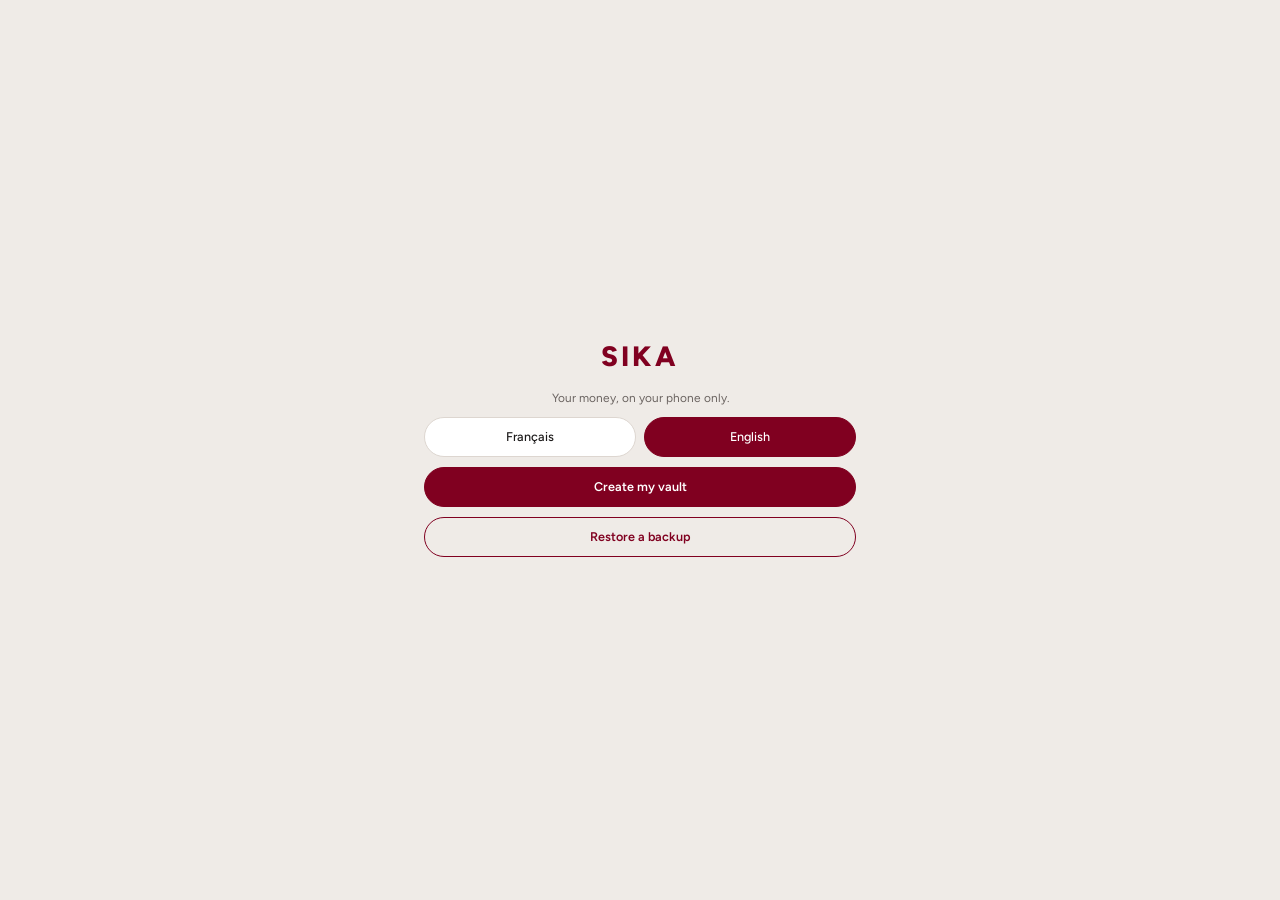
==== commit 97cf06aa: "v0.5 : FCFA/£/€, mode discret, bouton +, PIN 7 chiffres, œil dans les champs" ====
--- a/index.html
+++ b/index.html
@@ -5,7 +5,7 @@
   <meta name="viewport" content="width=device-width, initial-scale=1, viewport-fit=cover">
   <!-- Règle de sécurité : l'app ne peut charger que son propre code.
        Aucun script, style, image ou connexion venant d'ailleurs. -->
-  <meta http-equiv="Content-Security-Policy" content="default-src 'none'; script-src 'self'; style-src 'self'; img-src 'self' data:; font-src 'self'; manifest-src 'self'; connect-src 'self'; worker-src 'self'; base-uri 'none'; form-action 'none'; object-src 'none'; require-trusted-types-for 'script'">
+  <meta http-equiv="Content-Security-Policy" content="default-src 'none'; script-src 'self'; style-src 'self'; img-src 'self' data:; font-src 'self'; manifest-src 'self'; connect-src 'self' https://api.frankfurter.dev; worker-src 'self'; base-uri 'none'; form-action 'none'; object-src 'none'; require-trusted-types-for 'script'">
   <meta name="referrer" content="no-referrer">
   <meta name="theme-color" content="#800020">
   <title>SIKA</title>
@@ -51,7 +51,6 @@
     <label><span data-i18n="passConfirmLabel"></span>
       <input id="create-pass2" type="password" autocomplete="off" autocapitalize="none" autocorrect="off" spellcheck="false">
     </label>
-    <label class="check"><input type="checkbox" class="show-pass" data-target="create-pass,create-pass2"> <span data-i18n="showPass"></span></label>
     <p id="create-err" class="error" role="alert"></p>
     <button type="button" id="btn-create" class="primary" data-i18n="createBtn"></button>
     <button type="button" class="link" data-back="s-welcome" data-i18n="back"></button>
@@ -70,7 +69,6 @@
     <label><span data-i18n="recVerifyLabel"></span>
       <input id="reckey-verify" type="password" autocomplete="off" autocapitalize="characters" autocorrect="off" spellcheck="false">
     </label>
-    <label class="check"><input type="checkbox" class="show-pass" data-target="reckey-verify"> <span data-i18n="showPass"></span></label>
     <p id="reckey-err" class="error" role="alert"></p>
     <button type="button" id="btn-reckey-done" class="primary" data-i18n="recDone" disabled></button>
     <button type="button" id="btn-reckey-cancel" class="link" data-i18n="recCancel"></button>
@@ -80,9 +78,11 @@
   <section id="s-lock" class="screen" hidden>
     <div class="brand" data-i18n="appName"></div>
     <div id="lock-pin-wrap" class="stack" hidden>
-      <label><span data-i18n="pinLabel"></span>
-        <input id="lock-pin" class="pin-input" type="password" inputmode="numeric" pattern="[0-9]*" maxlength="12" autocomplete="off">
-      </label>
+      <p class="center-text lead" id="lock-pin-title" data-i18n="pinAsk"></p>
+      <div class="pin-box">
+        <div class="pin-slots" data-for="lock-pin" aria-hidden="true"></div>
+        <input id="lock-pin" class="pin-hidden" type="text" autocorrect="off" spellcheck="false" inputmode="numeric" pattern="[0-9]*" maxlength="12" autocomplete="off" aria-labelledby="lock-pin-title">
+      </div>
       <button type="button" id="btn-unlock-pin" class="primary" data-i18n="unlockBtn"></button>
       <button type="button" id="btn-use-pass" class="link" data-i18n="usePass"></button>
     </div>
@@ -91,7 +91,6 @@
       <label><span data-i18n="passLabel"></span>
         <input id="lock-pass" type="password" autocomplete="off" autocapitalize="none" autocorrect="off" spellcheck="false">
       </label>
-      <label class="check"><input type="checkbox" class="show-pass" data-target="lock-pass"> <span data-i18n="showPass"></span></label>
       <button type="button" id="btn-unlock" class="primary" data-i18n="unlockBtn"></button>
       <button type="button" id="btn-use-pin" class="link" data-i18n="usePin" hidden></button>
     </div>
@@ -115,7 +114,6 @@
     <label><span data-i18n="passConfirmLabel"></span>
       <input id="recover-pass2" type="password" autocomplete="off" autocapitalize="none" autocorrect="off" spellcheck="false">
     </label>
-    <label class="check"><input type="checkbox" class="show-pass" data-target="recover-key,recover-pass,recover-pass2"> <span data-i18n="showPass"></span></label>
     <p id="recover-err" class="error" role="alert"></p>
     <button type="button" id="btn-recover" class="primary" data-i18n="recoverBtn"></button>
     <button type="button" class="link" data-back="s-lock" data-i18n="back"></button>
@@ -132,20 +130,18 @@
     <div id="home-msg" class="banner warn" role="status"></div>
     <div id="home-backup-warn" class="banner warn" role="status" hidden></div>
     <div class="card total">
+      <button type="button" id="btn-discreet" class="eye-btn" data-i18n-aria="discreetToggle"></button>
       <p class="muted" data-i18n="liquidTitle"></p>
-      <p id="home-total" class="big"></p>
-      <p id="home-pools-note" class="muted"></p>
+      <p id="home-total" class="big money"></p>
+      <p id="home-fx" class="fx money"></p>
+      <p id="home-fx-note" class="muted small-note"></p>
+      <p id="home-pools-note" class="muted money"></p>
     </div>
     <div id="home-empty" class="card" hidden>
       <h2 data-i18n="emptyTitle"></h2>
       <p class="muted" data-i18n="emptyText"></p>
       <button type="button" id="btn-home-add-account" class="primary" data-i18n="addAccount"></button>
     </div>
-    <div id="home-actions" class="row actions">
-      <button type="button" id="btn-new-income" class="primary" data-i18n="newIncome"></button>
-      <button type="button" id="btn-new-expense" class="secondary" data-i18n="newExpense"></button>
-    </div>
-    <button type="button" id="btn-new-transfer" class="secondary" data-i18n="newTransfer"></button>
     <div class="card">
       <h2 data-i18n="lastExpenses"></h2>
       <div id="home-expenses" class="list"></div>
@@ -162,14 +158,13 @@
     <h1 data-i18n="accountsTitle"></h1>
     <div class="card total">
       <p class="muted" data-i18n="liquidTitle"></p>
-      <p id="acc-total" class="big"></p>
+      <p id="acc-total" class="big money"></p>
       <button type="button" id="btn-add-account" class="secondary" data-i18n="addAccount"></button>
     </div>
     <h2 data-i18n="poolsTitle"></h2>
     <div id="pool-grid" class="pool-grid"></div>
     <h2 data-i18n="accountsListTitle"></h2>
     <div id="acc-groups"></div>
-    <button type="button" id="btn-acc-transfer" class="secondary" data-i18n="newTransfer"></button>
   </section>
 
   <!-- Historique -->
@@ -270,35 +265,49 @@
     <div class="card">
       <h2 data-i18n="pinTitle"></h2>
       <p id="pin-status" class="muted"></p>
-      <label><span data-i18n="currentPassLabel"></span>
-        <input id="pin-pass" type="password" autocomplete="off" autocapitalize="none" autocorrect="off" spellcheck="false">
-      </label>
-      <label><span data-i18n="pinNew"></span>
-        <input id="pin-new" class="pin-input" type="password" inputmode="numeric" pattern="[0-9]*" maxlength="12" autocomplete="off">
-      </label>
-      <label><span data-i18n="pinConfirm"></span>
-        <input id="pin-new2" class="pin-input" type="password" inputmode="numeric" pattern="[0-9]*" maxlength="12" autocomplete="off">
-      </label>
       <p id="pin-msg" class="error" role="alert"></p>
-      <button type="button" id="btn-pin-save" class="secondary" data-i18n="pinSave"></button>
-      <button type="button" id="btn-pin-remove" class="link" data-i18n="pinRemove" hidden></button>
-    </div>
-
-    <div class="card">
-      <h2 data-i18n="changePassTitle"></h2>
-      <label><span data-i18n="currentPassLabel"></span>
-        <input id="cp-old" type="password" autocomplete="off" autocapitalize="none" autocorrect="off" spellcheck="false">
-      </label>
-      <label><span data-i18n="newPassLabel"></span>
-        <input id="cp-new" type="password" autocomplete="off" autocapitalize="none" autocorrect="off" spellcheck="false">
-      </label>
-      <label><span data-i18n="passConfirmLabel"></span>
-        <input id="cp-new2" type="password" autocomplete="off" autocapitalize="none" autocorrect="off" spellcheck="false">
-      </label>
-      <label class="check"><input type="checkbox" class="show-pass" data-target="cp-old,cp-new,cp-new2"> <span data-i18n="showPass"></span></label>
-      <p class="muted" data-i18n="changePassHelp"></p>
+      <div id="pin-actions" class="row">
+        <button type="button" id="btn-pin-open" class="secondary"></button>
+        <button type="button" id="btn-pin-remove" class="secondary" data-i18n="pinRemove" hidden></button>
+      </div>
+      <div id="pin-form" class="stack" hidden>
+        <label><span data-i18n="currentPassLabel"></span>
+          <input id="pin-pass" type="password" autocomplete="off" autocapitalize="none" autocorrect="off" spellcheck="false">
+        </label>
+        <p class="field-label" id="pin-new-title" data-i18n="pinNew"></p>
+        <div class="pin-box">
+          <div class="pin-slots" data-for="pin-new" aria-hidden="true"></div>
+          <input id="pin-new" class="pin-hidden" type="text" autocorrect="off" spellcheck="false" inputmode="numeric" pattern="[0-9]*" maxlength="7" autocomplete="off" aria-labelledby="pin-new-title">
+        </div>
+        <p class="field-label" id="pin-new2-title" data-i18n="pinConfirm"></p>
+        <div class="pin-box">
+          <div class="pin-slots" data-for="pin-new2" aria-hidden="true"></div>
+          <input id="pin-new2" class="pin-hidden" type="text" autocorrect="off" spellcheck="false" inputmode="numeric" pattern="[0-9]*" maxlength="7" autocomplete="off" aria-labelledby="pin-new2-title">
+        </div>
+        <button type="button" id="btn-pin-show" class="link" data-i18n="pinShow"></button>
+        <button type="button" id="btn-pin-save" class="primary" data-i18n="pinSave"></button>
+        <button type="button" id="btn-pin-cancel" class="link" data-i18n="cancel"></button>
+      </div>
+    </div>
+
+    <div class="card">
+      <h2 data-i18n="passTitle"></h2>
       <p id="cp-msg" class="error" role="alert"></p>
-      <button type="button" id="btn-change-pass" class="secondary" data-i18n="changePassBtn"></button>
+      <button type="button" id="btn-cp-open" class="secondary" data-i18n="changePassTitle"></button>
+      <div id="cp-form" class="stack" hidden>
+        <label><span data-i18n="currentPassLabel"></span>
+          <input id="cp-old" type="password" autocomplete="off" autocapitalize="none" autocorrect="off" spellcheck="false">
+        </label>
+        <label><span data-i18n="newPassLabel"></span>
+          <input id="cp-new" type="password" autocomplete="off" autocapitalize="none" autocorrect="off" spellcheck="false">
+        </label>
+        <label><span data-i18n="passConfirmLabel"></span>
+          <input id="cp-new2" type="password" autocomplete="off" autocapitalize="none" autocorrect="off" spellcheck="false">
+        </label>
+        <p class="muted" data-i18n="changePassHelp"></p>
+        <button type="button" id="btn-change-pass" class="primary" data-i18n="changePassBtn"></button>
+          <button type="button" id="btn-cp-cancel" class="link" data-i18n="cancel"></button>
+      </div>
     </div>
 
     <div class="card">
@@ -313,6 +322,8 @@
         <option value="3">3 min</option>
         <option value="5">5 min</option>
       </select>
+      <label class="check"><input type="checkbox" id="fx-online"> <span data-i18n="fxOnlineLabel"></span></label>
+      <p class="muted" data-i18n="fxOnlineHelp"></p>
     </div>
 
     <div class="card">
@@ -348,7 +359,6 @@
     <label><span id="import-secret-label" data-i18n="passLabel"></span>
       <input id="import-secret" type="password" autocomplete="off" autocapitalize="none" autocorrect="off" spellcheck="false">
     </label>
-    <label class="check"><input type="checkbox" class="show-pass" data-target="import-secret,import-pass,import-pass2"> <span data-i18n="showPass"></span></label>
     <div id="import-newpass" hidden>
       <p class="muted" data-i18n="importNewPassHelp"></p>
       <label><span data-i18n="newPassLabel"></span>
@@ -376,6 +386,17 @@
   </div>
 
   <div id="busy" class="busy" hidden><p data-i18n="working"></p></div>
+
+  <!-- Bouton + flottant et son menu -->
+  <div id="fab-backdrop" class="fab-backdrop" hidden></div>
+  <div id="fab-menu" class="fab-menu" hidden>
+    <button type="button" id="fab-income" class="primary" data-i18n="newIncome"></button>
+    <button type="button" id="fab-expense" class="primary" data-i18n="newExpense"></button>
+    <button type="button" id="fab-transfer" class="primary" data-i18n="newTransfer"></button>
+  </div>
+  <button type="button" id="fab" class="fab" data-i18n-aria="addTx" aria-expanded="false" hidden>
+    <svg viewBox="0 0 24 24" aria-hidden="true"><path d="M12 5v14M5 12h14"/></svg>
+  </button>
 
   <!-- Barre d'onglets (coffre ouvert seulement) -->
   <nav id="tabbar" class="tabbar" hidden>
--- a/css/app.css
+++ b/css/app.css
@@ -324,3 +324,162 @@
 .avatar.cat-bank { background: var(--bordeaux); }
 .acc-image-row { display: flex; align-items: center; gap: 10px; }
 .acc-image-row button { width: auto; }
+
+/* ---------- v0.5 ---------- */
+
+/* Écrans d'entrée centrés verticalement. */
+#s-lock:not([hidden]), #s-welcome:not([hidden]) {
+  min-height: calc(100vh - 40px);
+  min-height: calc(100dvh - 40px);
+  justify-content: center;
+}
+.lead { font-size: 1rem; font-weight: 600; color: var(--text); }
+
+/* Œil DANS les champs secrets. */
+.secret { position: relative; display: block; }
+.secret input { padding-right: 46px; }
+.eye {
+  position: absolute;
+  right: 6px;
+  top: 50%;
+  transform: translateY(-50%);
+  width: 40px;
+  height: 40px;
+  min-height: 0;
+  padding: 0;
+  border: 0;
+  background: transparent;
+  color: var(--muted);
+  display: grid;
+  place-items: center;
+}
+.eye svg, .eye-btn svg, .fab svg {
+  width: 20px;
+  height: 20px;
+  fill: none;
+  stroke: currentColor;
+  stroke-width: 1.75;
+  stroke-linecap: round;
+  stroke-linejoin: round;
+}
+
+/* Flèche des listes déroulantes, bien à l'intérieur du champ. */
+select {
+  appearance: none;
+  -webkit-appearance: none;
+  padding-right: 44px;
+  background-image: url("data:image/svg+xml,%3Csvg xmlns='http://www.w3.org/2000/svg' viewBox='0 0 24 24' fill='none' stroke='%236b6461' stroke-width='2' stroke-linecap='round' stroke-linejoin='round'%3E%3Cpath d='M6 9l6 6 6-6'/%3E%3C/svg%3E");
+  background-repeat: no-repeat;
+  background-position: right 18px center;
+  background-size: 16px;
+}
+
+/* Espace entre les blocs de comptes (Mobile Money, Espèces, Banque). */
+#acc-groups { display: flex; flex-direction: column; gap: 10px; }
+
+/* Code PIN : une case ronde par chiffre. Le vrai champ est posé dessus, invisible. */
+.pin-box { position: relative; display: flex; justify-content: center; }
+.pin-slots { display: flex; gap: 10px; justify-content: center; }
+.pin-slots .slot {
+  width: 40px;
+  height: 40px;
+  border-radius: 50%;
+  border: 1.5px solid var(--line);
+  background: #fff;
+  display: grid;
+  place-items: center;
+  font-weight: 700;
+  font-size: 1.05rem;
+  position: relative;
+}
+.pin-slots .slot.current { border-color: var(--bordeaux); box-shadow: 0 0 0 3px rgba(128, 0, 32, 0.12); }
+.pin-slots:not(.reveal) .slot.filled::after {
+  content: '';
+  width: 10px;
+  height: 10px;
+  border-radius: 50%;
+  background: var(--text);
+}
+input.pin-hidden {
+  position: absolute;
+  inset: 0;
+  width: 100%;
+  height: 100%;
+  opacity: 0;
+  border: 0;
+  padding: 0;
+  min-height: 0;
+  caret-color: transparent;
+  color: transparent;
+  background: transparent;
+  font-size: 16px; /* évite le zoom automatique */
+}
+
+/* Carte du solde : œil en haut à droite. */
+.card.total { position: relative; }
+.eye-btn {
+  position: absolute;
+  top: 8px;
+  right: 8px;
+  width: 34px;
+  height: 34px;
+  min-height: 0;
+  padding: 0;
+  border: 0;
+  background: transparent;
+  color: var(--muted);
+  display: grid;
+  place-items: center;
+}
+.fx { font-weight: 600; color: var(--text); font-size: 0.9rem; font-variant-numeric: tabular-nums; }
+.small-note { font-size: 0.72rem; }
+
+/* Mode discret : tous les montants sont floutés. */
+body.discreet .money,
+body.discreet .amt,
+body.discreet .pool-amt,
+body.discreet .split-grid,
+body.discreet #acc-current {
+  filter: blur(7px);
+  user-select: none;
+}
+
+/* Bouton + flottant, au-dessus de la barre du bas. */
+.fab {
+  position: fixed;
+  right: max(16px, calc(50% - 214px));
+  bottom: calc(76px + env(safe-area-inset-bottom));
+  width: 54px;
+  height: 54px;
+  min-height: 0;
+  padding: 0;
+  border-radius: 50%;
+  border: 0;
+  background: var(--bordeaux);
+  color: #fff;
+  display: grid;
+  place-items: center;
+  box-shadow: 0 6px 16px rgba(92, 0, 23, 0.35);
+  z-index: 7;
+  transition: transform 0.15s ease;
+}
+.fab svg { width: 24px; height: 24px; stroke-width: 2.2; }
+.fab.open { transform: rotate(45deg); }
+.fab-backdrop { position: fixed; inset: 0; background: rgba(20, 10, 12, 0.35); z-index: 6; }
+.fab-menu {
+  position: fixed;
+  right: max(16px, calc(50% - 214px));
+  bottom: calc(140px + env(safe-area-inset-bottom));
+  display: flex;
+  flex-direction: column;
+  align-items: flex-end;
+  gap: 8px;
+  z-index: 7;
+}
+.fab-menu button { width: auto; min-width: 140px; box-shadow: 0 4px 12px rgba(0, 0, 0, 0.18); }
+body.has-tabs main { padding-bottom: calc(140px + env(safe-area-inset-bottom)); }
+
+/* Anciens codes longs (jusqu'à 12 chiffres) : cases plus petites. */
+.pin-slots.many { gap: 5px; }
+.pin-slots.many .slot { width: 26px; height: 26px; font-size: 0.85rem; }
+.pin-slots.many .slot.filled::after { width: 7px; height: 7px; }
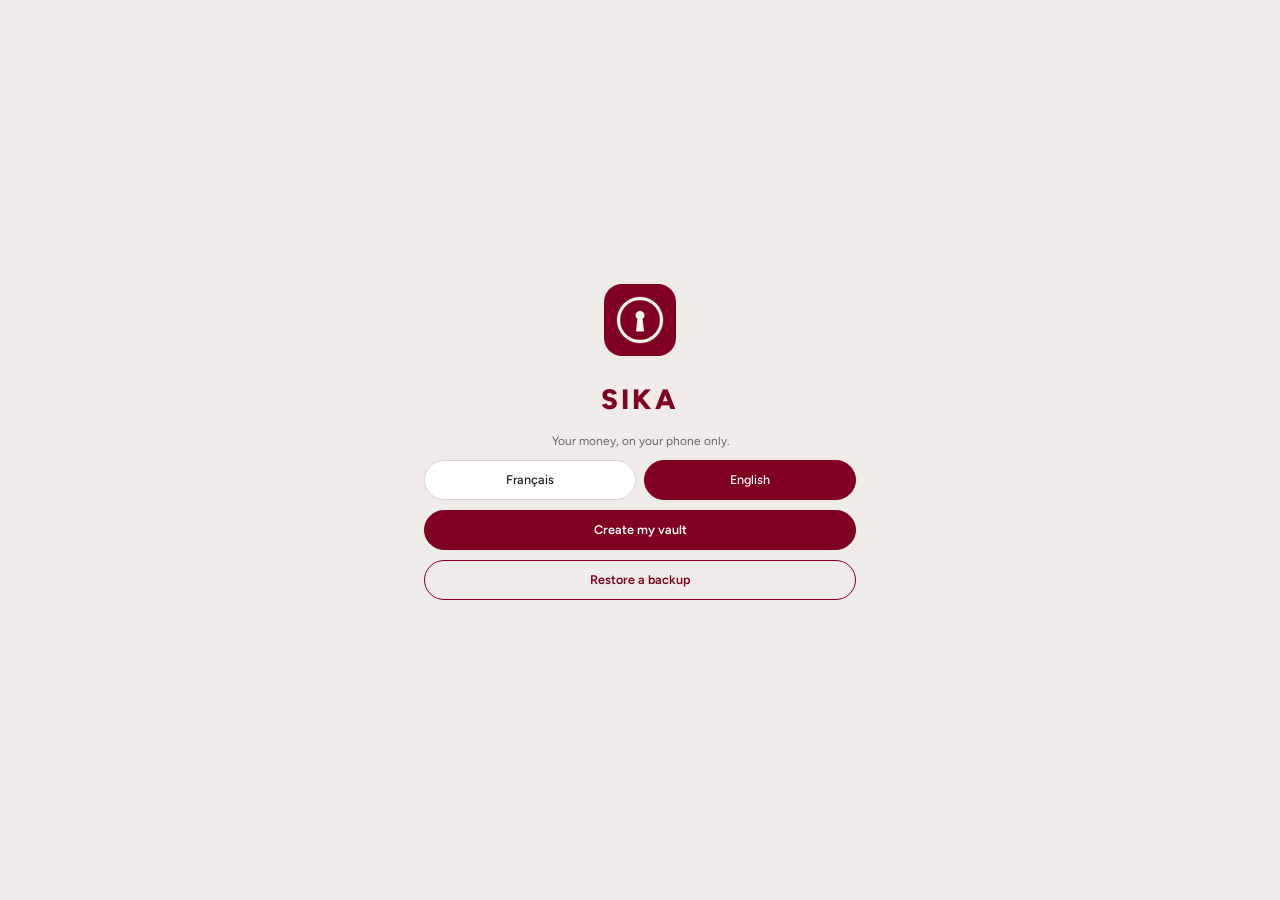
==== commit 364370b6: "SIKA v0.6 : dettes, investissements, mode discret en etoiles" ====
--- a/index.html
+++ b/index.html
@@ -27,6 +27,7 @@
 
   <!-- Bienvenue (aucun coffre sur ce téléphone) -->
   <section id="s-welcome" class="screen" hidden>
+    <img class="brand-icon" src="icons/icon-192.png" alt="">
     <div class="brand" data-i18n="appName"></div>
     <p class="center-text muted" data-i18n="welcomeIntro"></p>
     <div class="row">
@@ -76,6 +77,7 @@
 
   <!-- Verrouillage -->
   <section id="s-lock" class="screen" hidden>
+    <img class="brand-icon" src="icons/icon-192.png" alt="">
     <div class="brand" data-i18n="appName"></div>
     <div id="lock-pin-wrap" class="stack" hidden>
       <p class="center-text lead" id="lock-pin-title" data-i18n="pinAsk"></p>
@@ -122,6 +124,9 @@
   <!-- Accueil (coffre ouvert) -->
   <section id="s-home" class="screen tabbed" hidden>
     <header class="brandbar">
+      <button type="button" id="btn-settings" class="icon-btn left" data-i18n-aria="settings">
+        <svg viewBox="0 0 24 24" aria-hidden="true"><path d="M4 7.5h9M17 7.5h3M4 16.5h3M11 16.5h9"/><circle cx="15" cy="7.5" r="2"/><circle cx="9" cy="16.5" r="2"/></svg>
+      </button>
       <div class="brand" data-i18n="appName"></div>
       <button type="button" id="btn-lock" class="icon-btn" data-i18n-aria="lockBtn">
         <svg viewBox="0 0 24 24" aria-hidden="true"><rect x="5" y="11" width="14" height="9" rx="2"/><path d="M8 11V8a4 4 0 0 1 8 0v3"/></svg>
@@ -134,8 +139,13 @@
       <p class="muted" data-i18n="liquidTitle"></p>
       <p id="home-total" class="big money"></p>
       <p id="home-fx" class="fx money"></p>
-      <p id="home-fx-note" class="muted small-note"></p>
-      <p id="home-pools-note" class="muted money"></p>
+      <p id="home-fx-stale" class="muted small-note" hidden></p>
+    </div>
+    <div id="home-late" class="banner danger" role="status" hidden></div>
+    <div id="home-worth" class="card worth" hidden>
+      <div class="worth-row"><span data-i18n="worthAssets"></span><span id="worth-assets" class="amt"></span></div>
+      <div class="worth-row"><span data-i18n="worthDebts"></span><span id="worth-debts" class="amt"></span></div>
+      <div class="worth-row total"><span data-i18n="worthNet"></span><span id="worth-net" class="amt"></span></div>
     </div>
     <div id="home-empty" class="card" hidden>
       <h2 data-i18n="emptyTitle"></h2>
@@ -159,6 +169,7 @@
     <div class="card total">
       <p class="muted" data-i18n="liquidTitle"></p>
       <p id="acc-total" class="big money"></p>
+      <p id="acc-pools-note" class="muted"></p>
       <button type="button" id="btn-add-account" class="secondary" data-i18n="addAccount"></button>
     </div>
     <h2 data-i18n="poolsTitle"></h2>
@@ -174,7 +185,7 @@
       <button type="button" class="chip" data-filter="all" data-i18n="filterAll"></button>
       <button type="button" class="chip" data-filter="expense" data-i18n="filterExpense"></button>
       <button type="button" class="chip" data-filter="income" data-i18n="filterIncome"></button>
-      <button type="button" class="chip" data-filter="transfer" data-i18n="filterTransfer"></button>
+      <button type="button" class="chip" data-filter="other" data-i18n="filterOther"></button>
     </div>
     <div id="hist-list" class="list card"></div>
     <button type="button" id="btn-hist-more" class="secondary" data-i18n="showMore" hidden></button>
@@ -183,8 +194,17 @@
   <!-- Nouvelle opération / modifier -->
   <section id="s-tx" class="screen" hidden>
     <h1 id="tx-title"></h1>
-    <label><span data-i18n="amountLabel"></span>
+    <label><span id="tx-amount-label" data-i18n="amountLabel"></span>
       <input id="tx-amount" type="text" inputmode="numeric" autocomplete="off" placeholder="0">
+    </label>
+    <label id="tx-debt-wrap" hidden><span data-i18n="debtLabel"></span>
+      <select id="tx-debt"></select>
+    </label>
+    <label id="tx-asset-wrap" hidden><span data-i18n="assetLabel"></span>
+      <select id="tx-asset"></select>
+    </label>
+    <label id="tx-share-wrap" hidden><span data-i18n="shareLabel"></span>
+      <input id="tx-share" type="text" inputmode="decimal" autocomplete="off" value="100">
     </label>
     <label id="tx-desc-wrap"><span id="tx-desc-label"></span>
       <input id="tx-desc" type="text" maxlength="140" autocomplete="off">
@@ -246,6 +266,185 @@
     <p id="acc-err" class="error" role="alert"></p>
     <button type="button" id="btn-acc-save" class="primary" data-i18n="save"></button>
     <button type="button" id="btn-acc-cancel" class="link" data-i18n="cancel"></button>
+  </section>
+
+  <!-- Dettes -->
+  <section id="s-debts" class="screen tabbed" hidden>
+    <h1 data-i18n="debtsTitle"></h1>
+    <div class="card total">
+      <p class="muted" data-i18n="debtBalanceTitle"></p>
+      <p id="debts-total" class="big"></p>
+      <p id="debts-topay" class="muted"></p>
+      <p id="debts-next" class="muted"></p>
+      <button type="button" id="btn-add-debt" class="secondary" data-i18n="addDebt"></button>
+    </div>
+    <div id="debts-late" class="banner danger" role="status" hidden></div>
+    <div id="debts-list" class="card list"></div>
+    <div id="debts-done-wrap" class="card list archived" hidden>
+      <h2 data-i18n="debtsDone"></h2>
+      <div id="debts-done"></div>
+    </div>
+    <div id="strategy" class="card" hidden>
+      <h2 data-i18n="strategyTitle"></h2>
+      <div id="strategy-methods" class="row chips" role="group"></div>
+      <label><span data-i18n="strategyExtra"></span>
+        <input id="strategy-extra" type="text" inputmode="numeric" autocomplete="off" placeholder="0">
+      </label>
+      <div id="strategy-result" class="split-grid"></div>
+      <p id="strategy-priority" class="muted"></p>
+      <div id="strategy-suggest" class="banner info" hidden></div>
+      <button type="button" id="btn-strategy-pay" class="secondary" hidden></button>
+    </div>
+  </section>
+
+  <!-- Une dette -->
+  <section id="s-debt" class="screen" hidden>
+    <h1 id="debt-title"></h1>
+    <div id="debt-late" class="banner danger" role="status" hidden></div>
+    <div class="card">
+      <div id="debt-stats" class="split-grid"></div>
+      <p id="debt-next" class="muted"></p>
+    </div>
+    <div class="row">
+      <button type="button" id="btn-debt-repay" class="primary" data-i18n="repayBtn"></button>
+      <button type="button" id="btn-debt-ics" class="secondary" data-i18n="debtIcs"></button>
+    </div>
+    <div class="card">
+      <h2 data-i18n="scheduleTitle"></h2>
+      <div id="debt-schedule" class="list"></div>
+      <button type="button" id="btn-debt-more" class="link" data-i18n="showMore" hidden></button>
+    </div>
+    <div class="card">
+      <h2 data-i18n="repaymentsTitle"></h2>
+      <div id="debt-repays" class="list"></div>
+    </div>
+    <button type="button" id="btn-debt-edit" class="secondary" data-i18n="editDebt"></button>
+    <button type="button" id="btn-debt-back" class="link" data-i18n="back"></button>
+  </section>
+
+  <!-- Dette : créer / modifier -->
+  <section id="s-debt-form" class="screen" hidden>
+    <h1 id="debt-form-title"></h1>
+    <label><span data-i18n="lenderLabel"></span>
+      <input id="debt-lender" type="text" maxlength="40" autocomplete="off">
+    </label>
+    <div id="debt-origin-wrap">
+      <p class="field-label" id="debt-origin-title" data-i18n="debtOriginLabel"></p>
+      <div id="debt-origins" class="row chips wrap" role="group" aria-labelledby="debt-origin-title"></div>
+    </div>
+    <label id="debt-account-wrap"><span data-i18n="debtAccountLabel"></span>
+      <select id="debt-account"></select>
+    </label>
+    <label><span id="debt-principal-label"></span>
+      <input id="debt-principal" type="text" inputmode="numeric" autocomplete="off" placeholder="0">
+    </label>
+    <div class="row">
+      <label><span data-i18n="rateLabel"></span>
+        <input id="debt-rate" type="text" inputmode="decimal" autocomplete="off" placeholder="0">
+      </label>
+      <label><span data-i18n="monthsLabel"></span>
+        <input id="debt-months" type="text" inputmode="numeric" autocomplete="off" placeholder="12">
+      </label>
+    </div>
+    <label><span id="debt-start-label"></span>
+      <input id="debt-start" type="date">
+    </label>
+    <p class="field-label" id="debt-mode-title" data-i18n="scheduleModeLabel"></p>
+    <div id="debt-modes" class="row chips wrap" role="group" aria-labelledby="debt-mode-title"></div>
+    <div id="debt-rows-wrap" class="stack" hidden>
+      <p class="muted" data-i18n="manualHelp"></p>
+      <div id="debt-rows" class="stack"></div>
+      <div class="row">
+        <button type="button" id="btn-debt-fill" class="secondary small" data-i18n="fillFromCalc"></button>
+        <button type="button" id="btn-debt-addrow" class="secondary small" data-i18n="addRow"></button>
+      </div>
+    </div>
+    <div id="debt-preview" class="banner info"></div>
+    <p id="debt-err" class="error" role="alert"></p>
+    <button type="button" id="btn-debt-save" class="primary" data-i18n="save"></button>
+    <button type="button" id="btn-debt-delete" class="danger" data-i18n="deleteDebt" hidden></button>
+    <button type="button" id="btn-debt-cancel" class="link" data-i18n="cancel"></button>
+  </section>
+
+  <!-- Investir -->
+  <section id="s-assets" class="screen tabbed" hidden>
+    <h1 data-i18n="assetsTitle"></h1>
+    <div class="card total">
+      <p class="muted" data-i18n="assetsValueTitle"></p>
+      <p id="assets-total" class="big"></p>
+      <p id="assets-gain" class="muted"></p>
+      <button type="button" id="btn-add-asset" class="secondary" data-i18n="addAsset"></button>
+    </div>
+    <div id="assets-groups" class="stack"></div>
+  </section>
+
+  <!-- Un actif -->
+  <section id="s-asset" class="screen" hidden>
+    <h1 id="asset-title"></h1>
+    <div class="card total">
+      <p id="asset-tags" class="muted"></p>
+      <p id="asset-value" class="big"></p>
+      <p id="asset-gain" class="muted"></p>
+      <div id="asset-spark"></div>
+    </div>
+    <div class="card">
+      <div id="asset-stats" class="split-grid"></div>
+    </div>
+    <div class="card">
+      <h2 data-i18n="updateValueTitle"></h2>
+      <label><span data-i18n="newValueLabel"></span>
+        <input id="asset-new-value" type="text" inputmode="decimal" autocomplete="off" placeholder="0">
+      </label>
+      <div id="asset-currencies" class="row chips" role="group"></div>
+      <p id="asset-value-msg" class="error" role="alert"></p>
+      <button type="button" id="btn-asset-value" class="secondary" data-i18n="save"></button>
+    </div>
+    <div class="row">
+      <button type="button" id="btn-asset-buy" class="primary" data-i18n="buyMore"></button>
+      <button type="button" id="btn-asset-sell" class="secondary" data-i18n="sellBtn"></button>
+    </div>
+    <button type="button" id="btn-asset-income" class="secondary" data-i18n="assetIncomeBtn"></button>
+    <div class="card">
+      <h2 data-i18n="assetHistoryTitle"></h2>
+      <div id="asset-events" class="list"></div>
+    </div>
+    <button type="button" id="btn-asset-edit" class="secondary" data-i18n="editAsset"></button>
+    <button type="button" id="btn-asset-back" class="link" data-i18n="back"></button>
+  </section>
+
+  <!-- Actif : créer / modifier -->
+  <section id="s-asset-form" class="screen" hidden>
+    <h1 id="asset-form-title"></h1>
+    <label><span data-i18n="assetNameLabel"></span>
+      <input id="asset-name" type="text" maxlength="40" autocomplete="off">
+    </label>
+    <p class="field-label" id="asset-cat-title" data-i18n="accCategoryLabel"></p>
+    <div id="asset-cats" class="row chips wrap" role="group" aria-labelledby="asset-cat-title"></div>
+    <div id="asset-origin-wrap">
+      <p class="field-label" id="asset-origin-title" data-i18n="assetOriginLabel"></p>
+      <div id="asset-origins" class="row chips wrap" role="group" aria-labelledby="asset-origin-title"></div>
+    </div>
+    <div id="asset-buy-wrap" class="stack">
+      <label><span data-i18n="account"></span>
+        <select id="asset-account"></select>
+      </label>
+      <label><span data-i18n="buyAmountLabel"></span>
+        <input id="asset-buy-amount" type="text" inputmode="numeric" autocomplete="off" placeholder="0">
+      </label>
+    </div>
+    <div id="asset-own-wrap" class="stack" hidden>
+      <label><span data-i18n="assetCostLabel"></span>
+        <input id="asset-cost" type="text" inputmode="numeric" autocomplete="off" placeholder="0">
+      </label>
+      <label><span data-i18n="assetValueNowLabel"></span>
+        <input id="asset-value-now" type="text" inputmode="numeric" autocomplete="off" placeholder="0">
+      </label>
+    </div>
+    <label class="check" id="asset-closed-wrap" hidden><input type="checkbox" id="asset-closed"> <span data-i18n="assetClosedLabel"></span></label>
+    <p id="asset-err" class="error" role="alert"></p>
+    <button type="button" id="btn-asset-save" class="primary" data-i18n="save"></button>
+    <button type="button" id="btn-asset-delete" class="danger" data-i18n="deleteAsset" hidden></button>
+    <button type="button" id="btn-asset-cancel" class="link" data-i18n="cancel"></button>
   </section>
 
   <!-- Réglages -->
@@ -393,6 +592,8 @@
     <button type="button" id="fab-income" class="primary" data-i18n="newIncome"></button>
     <button type="button" id="fab-expense" class="primary" data-i18n="newExpense"></button>
     <button type="button" id="fab-transfer" class="primary" data-i18n="newTransfer"></button>
+    <button type="button" id="fab-repay" class="primary" data-i18n="newRepay"></button>
+    <button type="button" id="fab-buy" class="primary" data-i18n="newBuy"></button>
   </div>
   <button type="button" id="fab" class="fab" data-i18n-aria="addTx" aria-expanded="false" hidden>
     <svg viewBox="0 0 24 24" aria-hidden="true"><path d="M12 5v14M5 12h14"/></svg>
@@ -401,20 +602,24 @@
   <!-- Barre d'onglets (coffre ouvert seulement) -->
   <nav id="tabbar" class="tabbar" hidden>
     <button type="button" data-tab="s-home">
-      <svg viewBox="0 0 24 24" aria-hidden="true"><path d="M4 10.5 12 4l8 6.5"/><path d="M6 9.5V20h12V9.5"/></svg>
+      <svg viewBox="0 0 24 24" aria-hidden="true"><rect x="4" y="4" width="7" height="9" rx="1.5"/><rect x="13" y="4" width="7" height="5" rx="1.5"/><rect x="13" y="11" width="7" height="9" rx="1.5"/><rect x="4" y="15" width="7" height="5" rx="1.5"/></svg>
       <span data-i18n="tabHome"></span>
     </button>
     <button type="button" data-tab="s-accounts">
       <svg viewBox="0 0 24 24" aria-hidden="true"><rect x="3.5" y="6" width="17" height="13" rx="2"/><path d="M3.5 10h17"/><path d="M15 14.5h2.5"/></svg>
       <span data-i18n="tabAccounts"></span>
     </button>
+    <button type="button" data-tab="s-debts">
+      <svg viewBox="0 0 24 24" aria-hidden="true"><path d="M6 3.5h12v17l-3-2-3 2-3-2-3 2z"/><path d="M9 8.5h6M9 12h6"/></svg>
+      <span data-i18n="tabDebts"></span>
+    </button>
+    <button type="button" data-tab="s-assets">
+      <svg viewBox="0 0 24 24" aria-hidden="true"><path d="M4 18l5-5 4 3 7-8"/><path d="M15 8h5v5"/></svg>
+      <span data-i18n="tabAssets"></span>
+    </button>
     <button type="button" data-tab="s-history">
       <svg viewBox="0 0 24 24" aria-hidden="true"><circle cx="12" cy="12" r="8.5"/><path d="M12 7.5V12l3 2"/></svg>
       <span data-i18n="tabHistory"></span>
-    </button>
-    <button type="button" data-tab="s-settings">
-      <svg viewBox="0 0 24 24" aria-hidden="true"><path d="M4 7.5h9M17 7.5h3M4 16.5h3M11 16.5h9"/><circle cx="15" cy="7.5" r="2"/><circle cx="9" cy="16.5" r="2"/></svg>
-      <span data-i18n="tabSettings"></span>
     </button>
   </nav>
 </main>
--- a/css/app.css
+++ b/css/app.css
@@ -254,7 +254,7 @@
 /* ---------- Accueil, comptes, historique ---------- */
 
 .card.total { gap: 2px; text-align: center; }
-.big { font-size: 1.7rem; font-weight: 800; color: var(--text); font-variant-numeric: tabular-nums; }
+.big { font-size: 2.1rem; font-weight: 800; color: var(--text); font-variant-numeric: tabular-nums; }
 .actions > * { flex: 1 1 0; }
 
 .list { display: flex; flex-direction: column; }
@@ -431,18 +431,8 @@
   display: grid;
   place-items: center;
 }
-.fx { font-weight: 600; color: var(--text); font-size: 0.9rem; font-variant-numeric: tabular-nums; }
+.fx { font-weight: 600; color: var(--text); font-size: 1.05rem; font-variant-numeric: tabular-nums; }
 .small-note { font-size: 0.72rem; }
-
-/* Mode discret : tous les montants sont floutés. */
-body.discreet .money,
-body.discreet .amt,
-body.discreet .pool-amt,
-body.discreet .split-grid,
-body.discreet #acc-current {
-  filter: blur(7px);
-  user-select: none;
-}
 
 /* Bouton + flottant, au-dessus de la barre du bas. */
 .fab {
@@ -483,3 +473,32 @@
 .pin-slots.many { gap: 5px; }
 .pin-slots.many .slot { width: 26px; height: 26px; font-size: 0.85rem; }
 .pin-slots.many .slot.filled::after { width: 7px; height: 7px; }
+
+/* v0.6 — icône du coffre, bouton Réglages à gauche. */
+.brand-icon { display: block; width: 72px; height: 72px; margin: 0 auto 4px; border-radius: 18px; }
+.icon-btn.left { right: auto; left: 0; }
+
+/* Valeur nette sur le Dashboard. */
+.worth-row { display: flex; justify-content: space-between; gap: 12px; font-size: 0.85rem; }
+.worth-row.total { border-top: 1px solid var(--line); padding-top: 6px; margin-top: 2px; font-weight: 800; }
+
+/* Échéancier d'une dette. */
+.sched-row { display: grid; grid-template-columns: 1fr auto 72px; gap: 8px; align-items: center; font-size: 0.82rem; padding: 6px 0; border-bottom: 1px solid var(--line); }
+.sched-row:last-child { border-bottom: 0; }
+.sched-status { text-align: right; font-size: 0.72rem; color: var(--muted); }
+.sched-row.paid { color: var(--muted); }
+.sched-row.paid .sched-status { color: var(--ok, #2e7d32); }
+.sched-row.late, .sched-row.late .sched-status { color: var(--danger); font-weight: 700; }
+
+/* Lignes saisies à la main (échéancier du contrat). */
+.debt-row { display: grid; grid-template-columns: 1fr 1fr 32px; gap: 6px; align-items: center; }
+.debt-row .link { min-height: 0; padding: 0; }
+
+/* Petit graphique de valeur d'un actif. */
+.spark { display: block; width: 100%; height: 60px; }
+.spark path { fill: none; stroke: var(--bordeaux); stroke-width: 2; stroke-linejoin: round; stroke-linecap: round; }
+.spark circle { fill: var(--bordeaux); }
+.avatar.cat-asset-land { background: #8d6e63; }
+.avatar.cat-asset-stocks { background: #1565c0; }
+.avatar.cat-asset-crypto { background: #ef6c00; }
+.avatar.cat-asset-savings { background: #2e7d32; }
